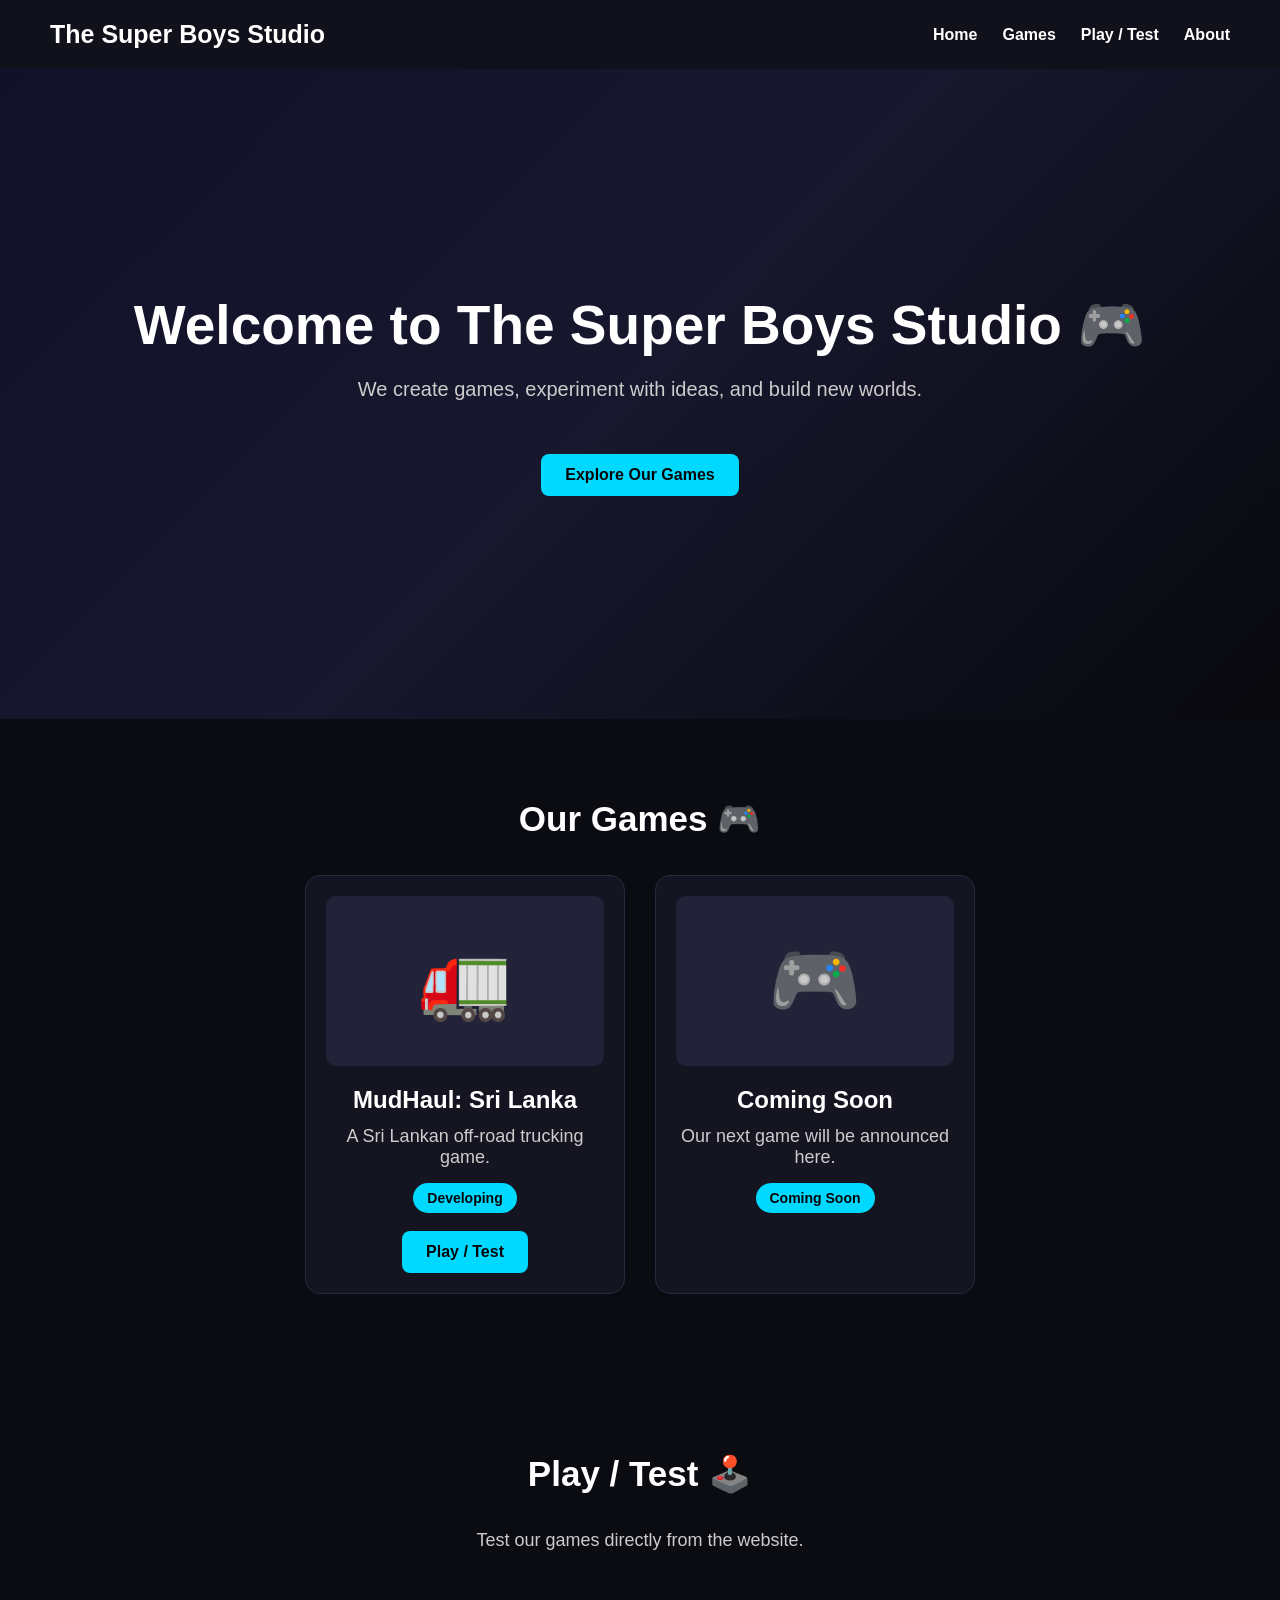
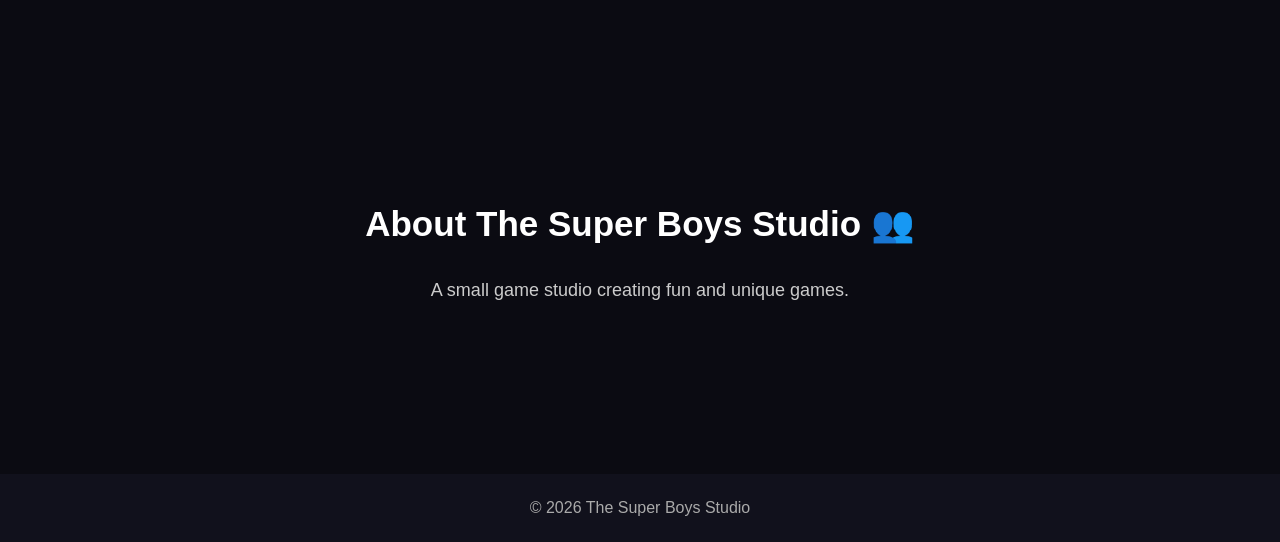
==== index.html @ b4cf409a "4225" ====
<!DOCTYPE html>
<html lang="en">

<head>
    <meta charset="UTF-8">
    <meta name="viewport" content="width=device-width, initial-scale=1.0">

    <title>The Super Boys Studio</title>

    <style>

        * {
            margin: 0;
            padding: 0;
            box-sizing: border-box;
        }

        html {
            scroll-behavior: smooth;
        }

        body {
            font-family: Arial, sans-serif;
            background: #0b0b12;
            color: white;
        }

        header {
            background: #11111c;
            padding: 20px 50px;
            display: flex;
            justify-content: space-between;
            align-items: center;
            position: sticky;
            top: 0;
            z-index: 100;
        }

        header h1 {
            font-size: 25px;
        }

        nav {
            display: flex;
            gap: 25px;
        }

        nav a {
            color: white;
            text-decoration: none;
            font-weight: bold;
        }

        nav a:hover {
            color: #00d9ff;
        }

        .hero {
            min-height: 650px;
            display: flex;
            flex-direction: column;
            justify-content: center;
            align-items: center;
            text-align: center;
            padding: 40px 20px;
            background: linear-gradient(135deg, #11112b, #17172d, #08080d);
        }

        .hero h2 {
            font-size: 55px;
            margin-bottom: 20px;
        }

        .hero p {
            font-size: 20px;
            color: #cccccc;
            margin-bottom: 35px;
        }

        button {
            padding: 12px 24px;
            margin-top: 18px;
            border: none;
            border-radius: 8px;
            background: #00d9ff;
            color: #050509;
            font-size: 16px;
            font-weight: bold;
            cursor: pointer;
        }

        button:hover {
            transform: scale(1.05);
        }

        section:not(.hero) {
            min-height: 350px;
            padding: 80px 50px;
            text-align: center;
        }

        section:not(.hero) h2 {
            font-size: 35px;
            margin-bottom: 35px;
        }

        section:not(.hero) p {
            color: #cccccc;
            font-size: 18px;
        }

        .games-container {
            display: flex;
            justify-content: center;
            gap: 30px;
            flex-wrap: wrap;
            max-width: 1000px;
            margin: auto;
        }

        .game-card {
            width: 320px;
            background: #151522;
            border: 1px solid #292940;
            border-radius: 15px;
            padding: 20px;
            transition: 0.3s;
        }

        .game-card:hover {
            transform: translateY(-8px);
            border-color: #00d9ff;
        }

        .game-image {
            height: 170px;
            border-radius: 10px;
            background: #222238;
            display: flex;
            justify-content: center;
            align-items: center;
            font-size: 75px;
            margin-bottom: 20px;
        }

        .game-card h3 {
            font-size: 24px;
            margin-bottom: 12px;
        }

        .game-card p {
            margin-bottom: 15px;
        }

        .status {
            display: inline-block;
            padding: 7px 14px;
            border-radius: 20px;
            background: #00d9ff;
            color: #050509;
            font-weight: bold;
            font-size: 14px;
        }

        footer {
            background: #11111c;
            text-align: center;
            padding: 25px;
            color: #aaaaaa;
        }

    </style>
</head>


<body>

<header>

    <h1>The Super Boys Studio</h1>

    <nav>
        <a href="#home">Home</a>
        <a href="#games">Games</a>
        <a href="#play">Play / Test</a>
        <a href="#about">About</a>
    </nav>

</header>


<main>

    <section id="home" class="hero">

        <h2>Welcome to The Super Boys Studio 🎮</h2>

        <p>
            We create games, experiment with ideas, and build new worlds.
        </p>

        <button onclick="document.getElementById('games').scrollIntoView({behavior:'smooth'})">
            Explore Our Games
        </button>

    </section>


    <section id="games">

        <h2>Our Games 🎮</h2>

        <div class="games-container">


            <div class="game-card">

                <div class="game-image">
                    🚛
                </div>

                <h3>
                    MudHaul: Sri Lanka
                </h3>

                <p>
                    A Sri Lankan off-road trucking game.
                </p>

                <span class="status">
                    Developing
                </span>

                <br>

                <button onclick="alert('MudHaul: Sri Lanka is still developing! 🚛🎮')">
                    Play / Test
                </button>

            </div>


            <div class="game-card">

                <div class="game-image">
                    🎮
                </div>

                <h3>
                    Coming Soon
                </h3>

                <p>
                    Our next game will be announced here.
                </p>

                <span class="status">
                    Coming Soon
                </span>

            </div>


        </div>

    </section>


    <section id="play">

        <h2>
            Play / Test 🕹️
        </h2>

        <p>
            Test our games directly from the website.
        </p>

    </section>


    <section id="about">

        <h2>
            About The Super Boys Studio 👥
        </h2>

        <p>
            A small game studio creating fun and unique games.
        </p>

    </section>

</main>


<footer>

    <p>
        © 2026 The Super Boys Studio
    </p>

</footer>


</body>

</html>
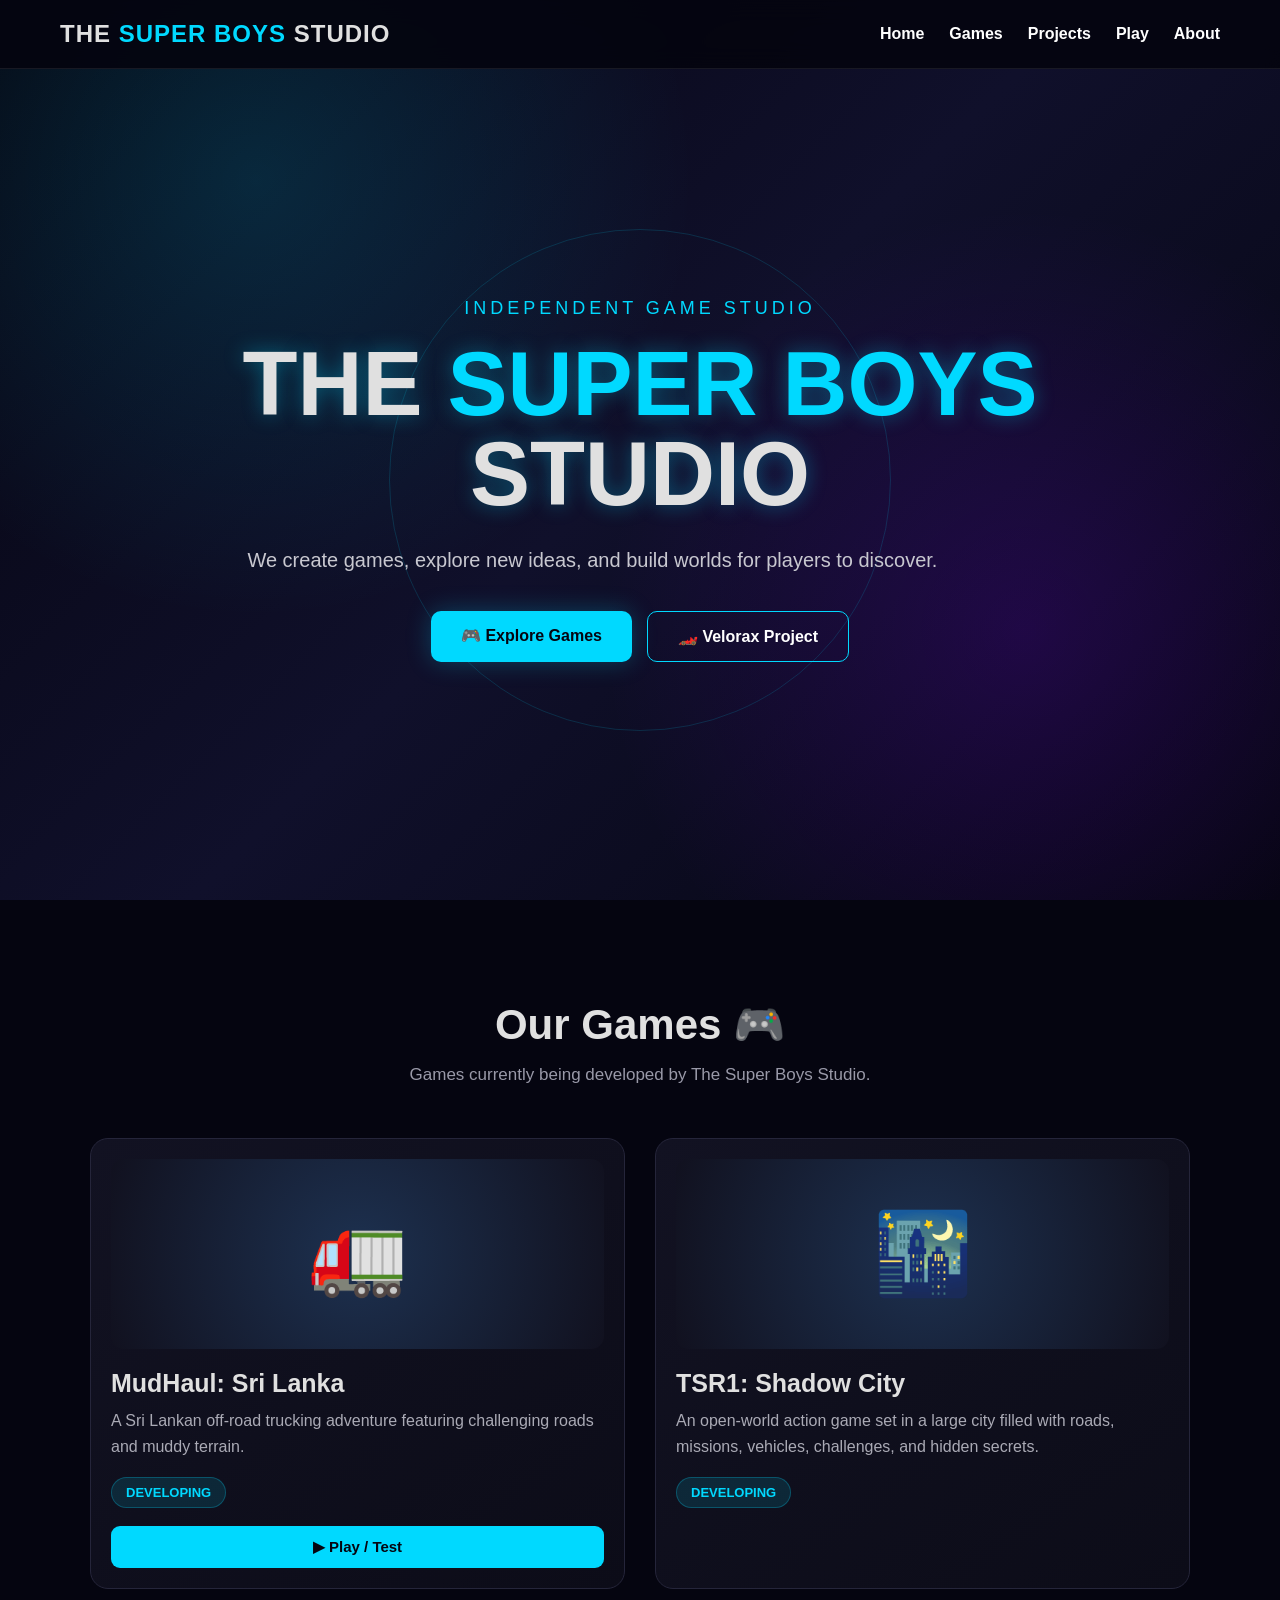
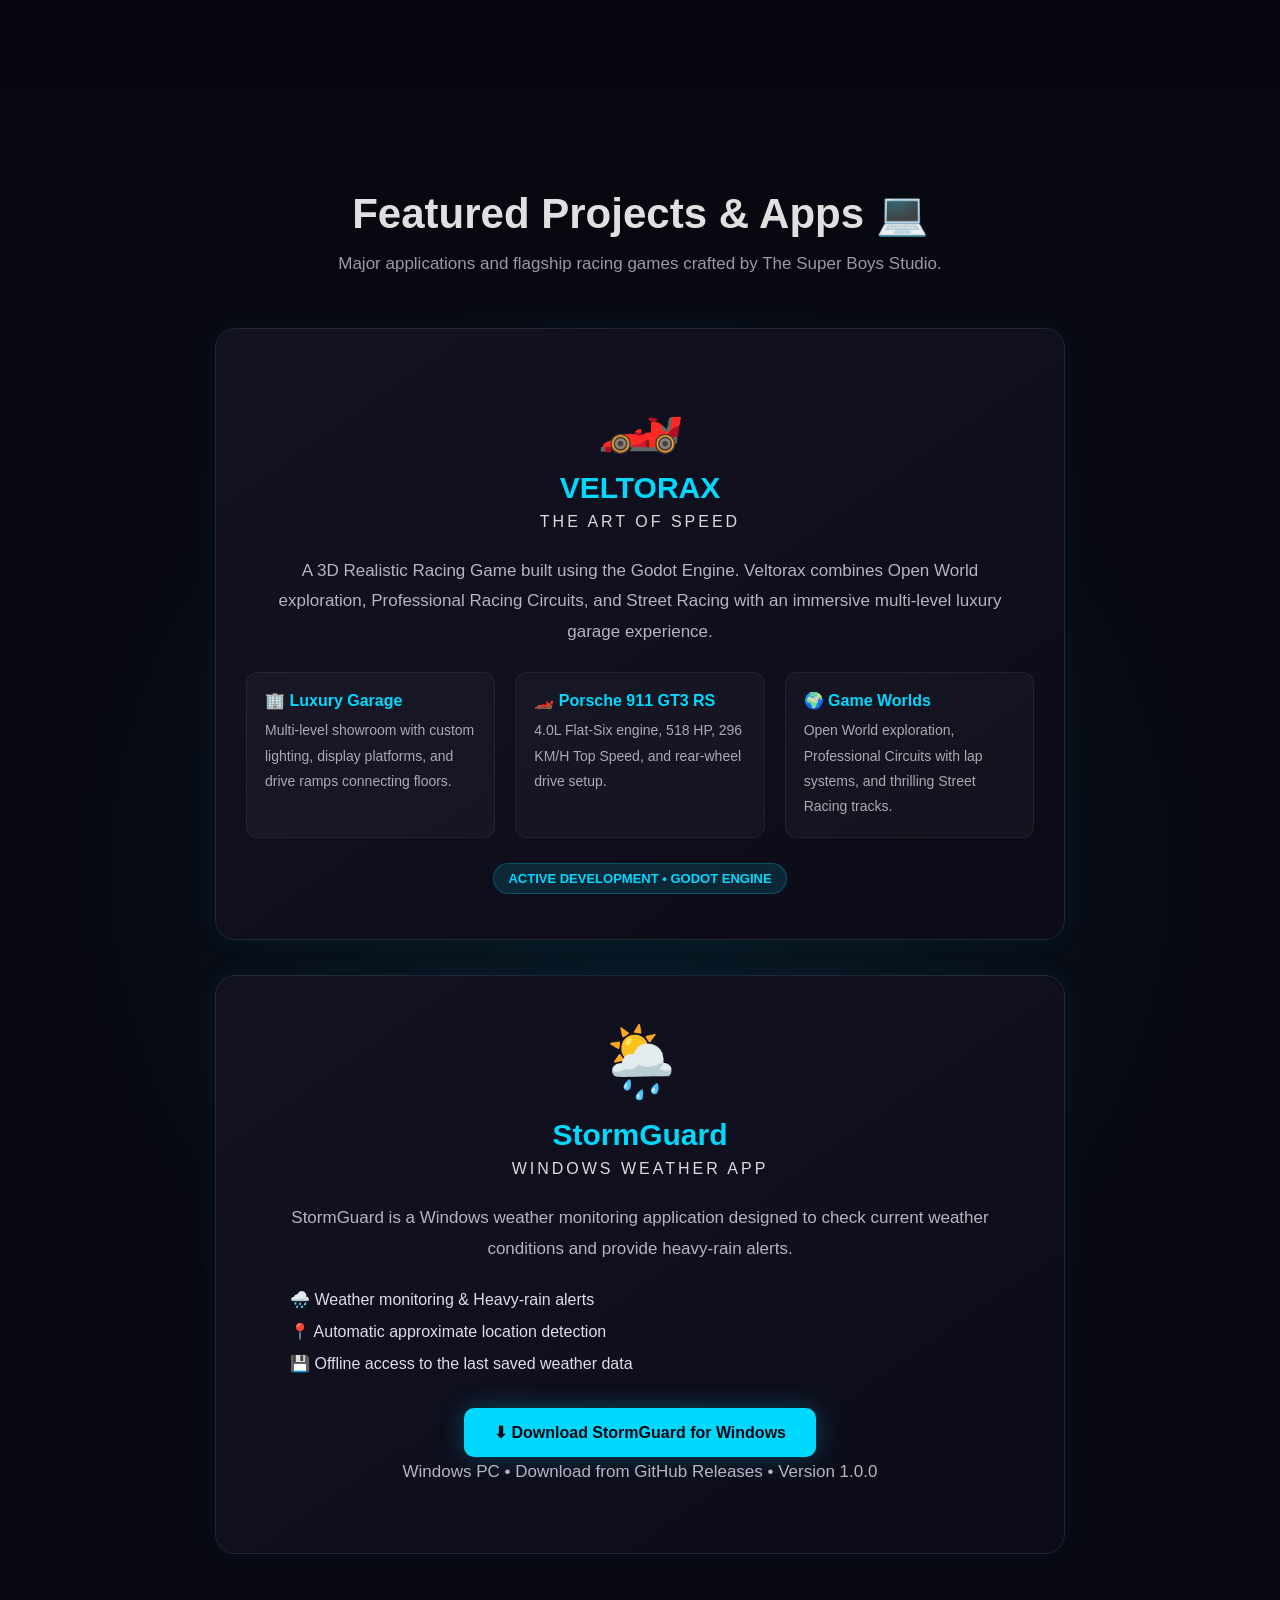
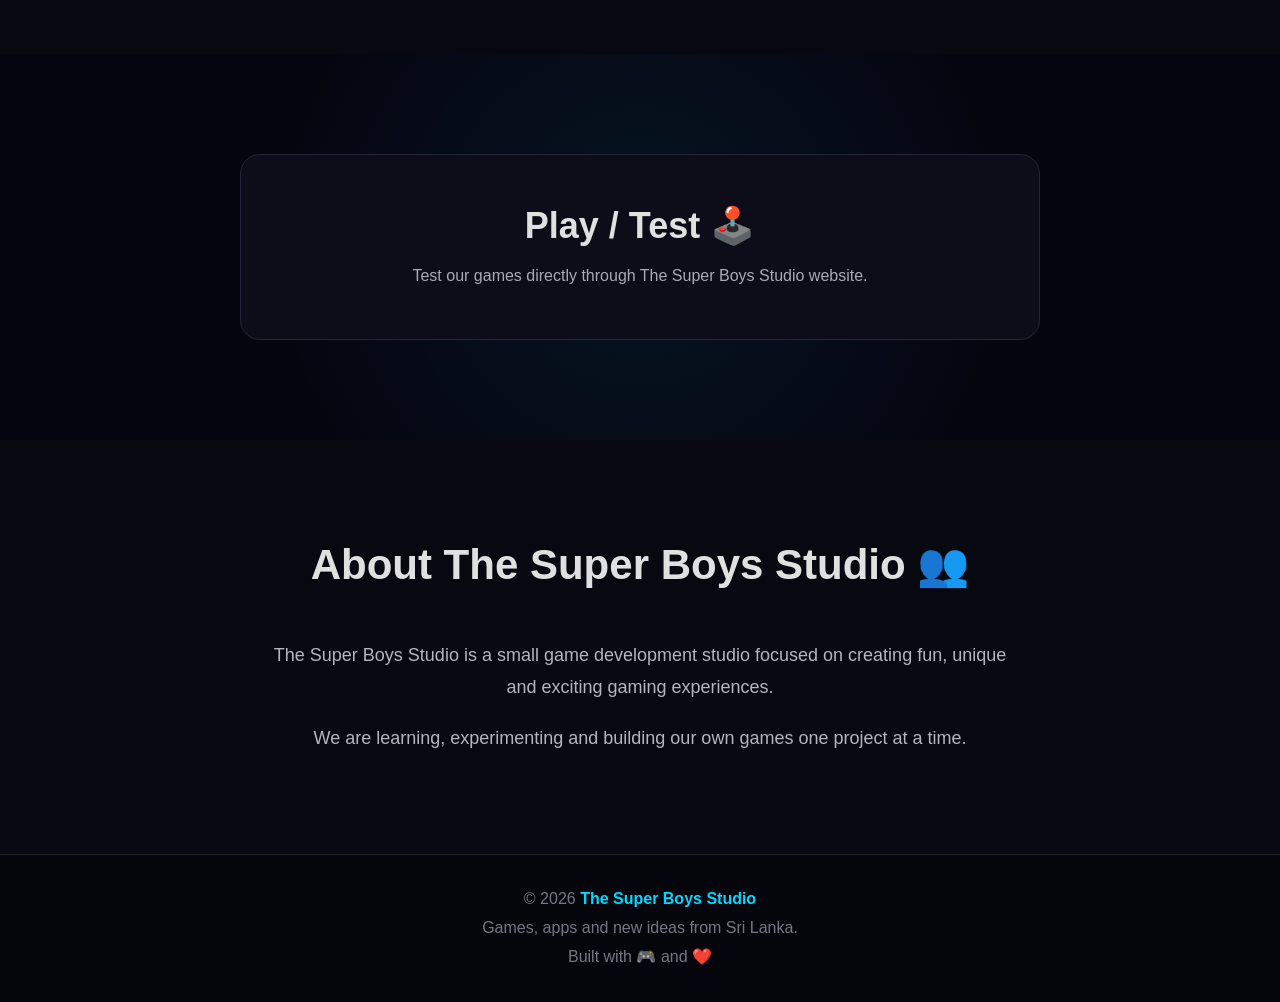
==== commit 8c9f5e4d: "Refactor index.html with SEO and styling improvements Updated the HTML structure, added meta tags fo" ====
--- a/index.html
+++ b/index.html
@@ -1,14 +1,19 @@
 <!DOCTYPE html>
 <html lang="en">
-
 <head>
     <meta charset="UTF-8">
     <meta name="viewport" content="width=device-width, initial-scale=1.0">
 
-    <title>The Super Boys Studio</title>
+    <title>The Super Boys Studio | Games, Apps & Velorax</title>
+
+    <meta name="description" content="Discover games and projects created by The Super Boys Studio, including MudHaul, StormGuard, and Velorax - The Art of Speed.">
+    <meta name="robots" content="index, follow">
+    <meta name="author" content="The Super Boys Studio">
+    <meta name="theme-color" content="#050510">
+
+    <link rel="canonical" href="https://tajsasmith2015-cpu.github.io/The-Super-Boys-Studio/">
 
     <style>
-
         * {
             margin: 0;
             padding: 0;
@@ -17,292 +22,729 @@
 
         html {
             scroll-behavior: smooth;
+            scroll-padding-top: 90px;
         }
 
         body {
             font-family: Arial, sans-serif;
-            background: #0b0b12;
-            color: white;
-        }
+            background: #050510;
+            color: #e0e0e0;
+            overflow-x: hidden;
+        }
+
+        /* NAVBAR */
 
         header {
-            background: #11111c;
-            padding: 20px 50px;
+            position: fixed;
+            top: 0;
+            left: 0;
+            width: 100%;
+            padding: 20px 60px;
             display: flex;
             justify-content: space-between;
             align-items: center;
-            position: sticky;
-            top: 0;
-            z-index: 100;
-        }
-
-        header h1 {
-            font-size: 25px;
+            background: rgba(5, 5, 16, 0.92);
+            backdrop-filter: blur(12px);
+            border-bottom: 1px solid rgba(255,255,255,0.08);
+            z-index: 1000;
+        }
+
+        .logo {
+            font-size: 24px;
+            font-weight: bold;
+            letter-spacing: 1px;
+        }
+
+        .logo span {
+            color: #00d9ff;
         }
 
         nav {
             display: flex;
             gap: 25px;
+            align-items: center;
         }
 
         nav a {
             color: white;
             text-decoration: none;
             font-weight: bold;
+            transition: 0.3s;
         }
 
         nav a:hover {
             color: #00d9ff;
         }
 
+        /* HERO */
+
         .hero {
-            min-height: 650px;
+            min-height: 100vh;
             display: flex;
             flex-direction: column;
             justify-content: center;
             align-items: center;
             text-align: center;
-            padding: 40px 20px;
-            background: linear-gradient(135deg, #11112b, #17172d, #08080d);
-        }
-
-        .hero h2 {
-            font-size: 55px;
+            padding: 120px 20px 60px;
+
+            background:
+                radial-gradient(circle at 20% 20%, rgba(0,217,255,0.15), transparent 35%),
+                radial-gradient(circle at 80% 70%, rgba(130,0,255,0.18), transparent 35%),
+                linear-gradient(135deg, #050510, #10102b, #050510);
+
+            position: relative;
+            overflow: hidden;
+        }
+
+        .hero::before {
+            content: "";
+            position: absolute;
+            width: 500px;
+            height: 500px;
+            border-radius: 50%;
+            border: 1px solid rgba(0,217,255,0.15);
+            animation: rotate 20s linear infinite;
+            pointer-events: none;
+        }
+
+        @keyframes rotate {
+            from { transform: rotate(0deg); }
+            to { transform: rotate(360deg); }
+        }
+
+        .hero-content {
+            position: relative;
+            z-index: 2;
+        }
+
+        .small-title {
+            color: #00d9ff;
+            font-size: 18px;
+            letter-spacing: 4px;
             margin-bottom: 20px;
         }
 
+        .hero h1 {
+            font-size: clamp(45px, 8vw, 90px);
+            line-height: 1;
+            margin-bottom: 25px;
+            text-shadow: 0 0 20px rgba(0,217,255,0.35);
+        }
+
+        .hero h1 span {
+            color: #00d9ff;
+        }
+
         .hero p {
+            max-width: 700px;
             font-size: 20px;
-            color: #cccccc;
+            line-height: 1.6;
+            color: #c8c8d0;
             margin-bottom: 35px;
         }
 
-        button {
-            padding: 12px 24px;
-            margin-top: 18px;
-            border: none;
-            border-radius: 8px;
+        .hero-buttons {
+            display: flex;
+            gap: 15px;
+            justify-content: center;
+            flex-wrap: wrap;
+        }
+
+        .btn {
+            display: inline-block;
+            padding: 15px 30px;
+            border-radius: 10px;
+            text-decoration: none;
+            font-weight: bold;
+            transition: 0.3s;
+        }
+
+        .primary-btn {
             background: #00d9ff;
-            color: #050509;
-            font-size: 16px;
-            font-weight: bold;
-            cursor: pointer;
-        }
-
-        button:hover {
-            transform: scale(1.05);
-        }
-
-        section:not(.hero) {
-            min-height: 350px;
-            padding: 80px 50px;
-            text-align: center;
-        }
-
-        section:not(.hero) h2 {
-            font-size: 35px;
-            margin-bottom: 35px;
-        }
-
-        section:not(.hero) p {
-            color: #cccccc;
-            font-size: 18px;
-        }
+            color: #050510;
+            box-shadow: 0 0 25px rgba(0,217,255,0.25);
+        }
+
+        .primary-btn:hover {
+            transform: translateY(-4px) scale(1.03);
+            box-shadow: 0 0 35px rgba(0,217,255,0.45);
+        }
+
+        .secondary-btn {
+            border: 1px solid #00d9ff;
+            color: white;
+        }
+
+        .secondary-btn:hover {
+            background: #00d9ff;
+            color: #050510;
+            transform: translateY(-4px);
+        }
+
+        /* SECTIONS */
+
+        section {
+            padding: 100px 50px;
+        }
+
+        .section-title {
+            text-align: center;
+            margin-bottom: 50px;
+        }
+
+        .section-title h2 {
+            font-size: 42px;
+            margin-bottom: 12px;
+        }
+
+        .section-title p {
+            color: #9999a8;
+            font-size: 17px;
+            line-height: 1.6;
+        }
+
+        /* GAMES */
 
         .games-container {
+            max-width: 1100px;
+            margin: auto;
+            display: grid;
+            grid-template-columns: repeat(auto-fit, minmax(280px, 1fr));
+            gap: 30px;
+        }
+
+        .game-card {
+            background: linear-gradient(145deg, #121222, #0c0c18);
+            border: 1px solid #25253a;
+            border-radius: 18px;
+            padding: 20px;
+            transition: 0.35s;
+            overflow: hidden;
+        }
+
+        .game-card:hover {
+            transform: translateY(-10px);
+            border-color: #00d9ff;
+            box-shadow:
+                0 15px 40px rgba(0,0,0,0.4),
+                0 0 25px rgba(0,217,255,0.12);
+        }
+
+        .game-image {
+            height: 190px;
+            border-radius: 13px;
             display: flex;
+            align-items: center;
             justify-content: center;
-            gap: 30px;
-            flex-wrap: wrap;
-            max-width: 1000px;
-            margin: auto;
-        }
-
-        .game-card {
-            width: 320px;
-            background: #151522;
-            border: 1px solid #292940;
-            border-radius: 15px;
-            padding: 20px;
-            transition: 0.3s;
-        }
-
-        .game-card:hover {
-            transform: translateY(-8px);
-            border-color: #00d9ff;
-        }
-
-        .game-image {
-            height: 170px;
-            border-radius: 10px;
-            background: #222238;
-            display: flex;
-            justify-content: center;
-            align-items: center;
-            font-size: 75px;
+            font-size: 80px;
             margin-bottom: 20px;
+            background: radial-gradient(circle, #1d3150, #11111f);
         }
 
         .game-card h3 {
-            font-size: 24px;
-            margin-bottom: 12px;
+            font-size: 25px;
+            margin-bottom: 10px;
         }
 
         .game-card p {
-            margin-bottom: 15px;
+            color: #aaaab5;
+            line-height: 1.6;
+            margin-bottom: 18px;
         }
 
         .status {
             display: inline-block;
             padding: 7px 14px;
             border-radius: 20px;
+            background: rgba(0,217,255,0.12);
+            color: #00d9ff;
+            font-size: 13px;
+            font-weight: bold;
+            border: 1px solid rgba(0,217,255,0.25);
+        }
+
+        .game-button {
+            display: block;
+            width: 100%;
+            margin-top: 18px;
+            padding: 12px;
+            border: none;
+            border-radius: 9px;
             background: #00d9ff;
-            color: #050509;
+            color: #050510;
+            font-size: 15px;
             font-weight: bold;
+            cursor: pointer;
+            transition: 0.3s;
+            text-align: center;
+            text-decoration: none;
+        }
+
+        .game-button:hover {
+            transform: scale(1.03);
+        }
+
+        /* PROJECT / APPS SHOWCASE */
+
+        .showcase-section {
+            text-align: center;
+            background:
+                radial-gradient(circle at center, rgba(0,217,255,0.08), transparent 60%),
+                #080811;
+        }
+
+        .showcase-card {
+            max-width: 850px;
+            margin: 0 auto 35px;
+            padding: 45px 30px;
+            border: 1px solid #25253a;
+            border-radius: 20px;
+            background: linear-gradient(145deg, #121222, #0c0c18);
+            box-shadow: 0 0 30px rgba(0,217,255,0.06);
+            transition: 0.35s;
+            text-align: left;
+        }
+
+        .showcase-card:last-child {
+            margin-bottom: 0;
+        }
+
+        .showcase-card:hover {
+            border-color: #00d9ff;
+            box-shadow: 0 0 35px rgba(0,217,255,0.14);
+        }
+
+        .showcase-header {
+            text-align: center;
+            margin-bottom: 25px;
+        }
+
+        .showcase-icon {
+            font-size: 70px;
+            margin-bottom: 15px;
+        }
+
+        .showcase-card h3 {
+            color: #00d9ff;
+            font-size: 30px;
+            margin-bottom: 8px;
+            text-align: center;
+        }
+
+        .card-subtitle {
+            color: #ffffff;
+            font-size: 16px;
+            letter-spacing: 3px;
+            text-transform: uppercase;
+            margin-bottom: 20px;
+            opacity: 0.85;
+            text-align: center;
+        }
+
+        .showcase-card p {
+            max-width: 750px;
+            margin: 0 auto 20px;
+            color: #b5b5c0;
+            font-size: 17px;
+            line-height: 1.8;
+            text-align: center;
+        }
+
+        .feature-list {
+            list-style: none;
+            margin: 0 auto 28px;
+            color: #dedee8;
+            line-height: 2;
+            max-width: 700px;
+        }
+
+        .feature-grid {
+            display: grid;
+            grid-template-columns: repeat(auto-fit, minmax(220px, 1fr));
+            gap: 20px;
+            margin-top: 25px;
+            margin-bottom: 25px;
+        }
+
+        .feature-box {
+            background: rgba(255, 255, 255, 0.03);
+            border: 1px solid rgba(255, 255, 255, 0.06);
+            padding: 18px;
+            border-radius: 12px;
+        }
+
+        .feature-box h4 {
+            color: #00d9ff;
+            margin-bottom: 8px;
+            font-size: 16px;
+        }
+
+        .feature-box p {
             font-size: 14px;
-        }
+            color: #aaaab5;
+            margin: 0;
+            text-align: left;
+        }
+
+        .download-note {
+            margin-top: 18px;
+            color: #9999a8;
+            font-size: 13px;
+            text-align: center;
+        }
+
+        /* ABOUT */
+
+        .about {
+            background: #080811;
+            text-align: center;
+        }
+
+        .about-content {
+            max-width: 750px;
+            margin: auto;
+        }
+
+        .about-content p {
+            color: #b5b5c0;
+            font-size: 18px;
+            line-height: 1.8;
+        }
+
+        /* PLAY */
+
+        .play-section {
+            text-align: center;
+            background:
+                radial-gradient(circle at center, rgba(0,217,255,0.08), transparent 55%);
+        }
+
+        .play-box {
+            max-width: 800px;
+            margin: auto;
+            padding: 50px 25px;
+            border: 1px solid #25253a;
+            border-radius: 20px;
+            background: #0d0d19;
+        }
+
+        .play-box h2 {
+            font-size: 36px;
+            margin-bottom: 15px;
+        }
+
+        .play-box p {
+            color: #aaaab5;
+            line-height: 1.7;
+        }
+
+        /* FOOTER */
 
         footer {
-            background: #11111c;
-            text-align: center;
-            padding: 25px;
-            color: #aaaaaa;
-        }
-
+            text-align: center;
+            padding: 30px;
+            background: #05050c;
+            border-top: 1px solid #1d1d2b;
+            color: #777783;
+            line-height: 1.8;
+        }
+
+        footer strong {
+            color: #00d9ff;
+        }
+
+        /* MOBILE */
+
+        @media (max-width: 700px) {
+            header {
+                padding: 15px 18px;
+                flex-wrap: wrap;
+                gap: 12px;
+            }
+
+            .logo {
+                font-size: 17px;
+            }
+
+            nav {
+                gap: 13px;
+                flex-wrap: wrap;
+            }
+
+            nav a {
+                font-size: 12px;
+            }
+
+            section {
+                padding: 80px 20px;
+            }
+
+            .hero h1 {
+                font-size: 48px;
+            }
+
+            .hero p {
+                font-size: 17px;
+            }
+
+            .section-title h2 {
+                font-size: 32px;
+            }
+
+            .showcase-card {
+                padding: 35px 20px;
+            }
+
+            .showcase-card h3 {
+                font-size: 26px;
+            }
+
+            .btn {
+                padding: 13px 20px;
+            }
+        }
+
+        @media (prefers-reduced-motion: reduce) {
+            html {
+                scroll-behavior: auto;
+            }
+
+            .hero::before {
+                animation: none;
+            }
+
+            * {
+                transition: none !important;
+            }
+        }
     </style>
 </head>
 
-
 <body>
 
-<header>
-
-    <h1>The Super Boys Studio</h1>
-
-    <nav>
-        <a href="#home">Home</a>
-        <a href="#games">Games</a>
-        <a href="#play">Play / Test</a>
-        <a href="#about">About</a>
-    </nav>
-
-</header>
-
-
-<main>
+    <!-- NAVBAR -->
+
+    <header>
+        <div class="logo">
+            THE <span>SUPER BOYS</span> STUDIO
+        </div>
+
+        <nav>
+            <a href="#home">Home</a>
+            <a href="#games">Games</a>
+            <a href="#projects">Projects</a>
+            <a href="#play">Play</a>
+            <a href="#about">About</a>
+        </nav>
+    </header>
+
+    <!-- HOME -->
 
     <section id="home" class="hero">
-
-        <h2>Welcome to The Super Boys Studio 🎮</h2>
-
+        <div class="hero-content">
+            <div class="small-title">
+                INDEPENDENT GAME STUDIO
+            </div>
+
+            <h1>
+                THE <span>SUPER BOYS</span><br>
+                STUDIO
+            </h1>
+
+            <p>
+                We create games, explore new ideas,
+                and build worlds for players to discover.
+            </p>
+
+            <div class="hero-buttons">
+                <a href="#games" class="btn primary-btn">
+                    🎮 Explore Games
+                </a>
+
+                <a href="#projects" class="btn secondary-btn">
+                    🏎️ Velorax Project
+                </a>
+            </div>
+        </div>
+    </section>
+
+    <!-- GAMES -->
+
+    <section id="games">
+        <div class="section-title">
+            <h2>Our Games 🎮</h2>
+            <p>
+                Games currently being developed by The Super Boys Studio.
+            </p>
+        </div>
+
+        <div class="games-container">
+
+            <!-- MUDHAUL -->
+
+            <div class="game-card">
+                <div class="game-image">🚛</div>
+
+                <h3>MudHaul: Sri Lanka</h3>
+
+                <p>
+                    A Sri Lankan off-road trucking adventure
+                    featuring challenging roads and muddy terrain.
+                </p>
+
+                <span class="status">DEVELOPING</span>
+
+                <a href="play.html" class="game-button">
+                    ▶ Play / Test
+                </a>
+            </div>
+
+            <!-- TSR1 SHADOW CITY -->
+
+            <div class="game-card">
+                <div class="game-image">🌃</div>
+
+                <h3>TSR1: Shadow City</h3>
+
+                <p>
+                    An open-world action game set in a large city
+                    filled with roads, missions, vehicles, challenges,
+                    and hidden secrets.
+                </p>
+
+                <span class="status">DEVELOPING</span>
+            </div>
+
+        </div>
+    </section>
+
+    <!-- PROJECTS & APPS (STORMGUARD & VELTORAX) -->
+
+    <section id="projects" class="showcase-section">
+        <div class="section-title">
+            <h2>Featured Projects & Apps 💻</h2>
+            <p>
+                Major applications and flagship racing games crafted by The Super Boys Studio.
+            </p>
+        </div>
+
+        <!-- VELTORAX FEATURED PROJECT CARD -->
+
+        <div class="showcase-card">
+            <div class="showcase-header">
+                <div class="showcase-icon" aria-hidden="true">🏎️</div>
+                <h3>VELTORAX</h3>
+                <div class="card-subtitle">The Art of Speed</div>
+            </div>
+
+            <p>
+                A 3D Realistic Racing Game built using the Godot Engine. Veltorax combines Open World exploration, Professional Racing Circuits, and Street Racing with an immersive multi-level luxury garage experience.
+            </p>
+
+            <div class="feature-grid">
+                <div class="feature-box">
+                    <h4>🏢 Luxury Garage</h4>
+                    <p>Multi-level showroom with custom lighting, display platforms, and drive ramps connecting floors.</p>
+                </div>
+                <div class="feature-box">
+                    <h4>🏎️ Porsche 911 GT3 RS</h4>
+                    <p>4.0L Flat-Six engine, 518 HP, 296 KM/H Top Speed, and rear-wheel drive setup.</p>
+                </div>
+                <div class="feature-box">
+                    <h4>🌍 Game Worlds</h4>
+                    <p>Open World exploration, Professional Circuits with lap systems, and thrilling Street Racing tracks.</p>
+                </div>
+            </div>
+
+            <div style="text-align: center;">
+                <span class="status">ACTIVE DEVELOPMENT • GODOT ENGINE</span>
+            </div>
+        </div>
+
+        <!-- STORMGUARD CARD -->
+
+        <div class="showcase-card">
+            <div class="showcase-header">
+                <div class="showcase-icon" aria-hidden="true">🌦️</div>
+                <h3>StormGuard</h3>
+                <div class="card-subtitle">Windows Weather App</div>
+            </div>
+
+            <p>
+                StormGuard is a Windows weather monitoring application
+                designed to check current weather conditions and provide
+                heavy-rain alerts.
+            </p>
+
+            <ul class="feature-list">
+                <li>🌧️ Weather monitoring & Heavy-rain alerts</li>
+                <li>📍 Automatic approximate location detection</li>
+                <li>💾 Offline access to the last saved weather data</li>
+            </ul>
+
+            <div style="text-align: center;">
+                <a
+                    href="https://github.com/tajsasmith2015-cpu/The-Super-Boys-Studio/releases/latest"
+                    class="btn primary-btn"
+                    target="_blank"
+                    rel="noopener noreferrer">
+                    ⬇ Download StormGuard for Windows
+                </a>
+                <p class="download-note">
+                    Windows PC • Download from GitHub Releases • Version 1.0.0
+                </p>
+            </div>
+        </div>
+
+    </section>
+
+    <!-- PLAY / TEST -->
+
+    <section id="play" class="play-section">
+        <div class="play-box">
+            <h2>Play / Test 🕹️</h2>
+
+            <p>
+                Test our games directly through
+                The Super Boys Studio website.
+            </p>
+        </div>
+    </section>
+
+    <!-- ABOUT -->
+
+    <section id="about" class="about">
+        <div class="section-title">
+            <h2>About The Super Boys Studio 👥</h2>
+        </div>
+
+        <div class="about-content">
+            <p>
+                The Super Boys Studio is a small game development
+                studio focused on creating fun, unique and exciting
+                gaming experiences.
+            </p>
+
+            <br>
+
+            <p>
+                We are learning, experimenting and building our
+                own games one project at a time.
+            </p>
+        </div>
+    </section>
+
+    <!-- FOOTER -->
+
+    <footer>
         <p>
-            We create games, experiment with ideas, and build new worlds.
+            © 2026 <strong>The Super Boys Studio</strong>
         </p>
 
-        <button onclick="document.getElementById('games').scrollIntoView({behavior:'smooth'})">
-            Explore Our Games
-        </button>
-
-    </section>
-
-
-    <section id="games">
-
-        <h2>Our Games 🎮</h2>
-
-        <div class="games-container">
-
-
-            <div class="game-card">
-
-                <div class="game-image">
-                    🚛
-                </div>
-
-                <h3>
-                    MudHaul: Sri Lanka
-                </h3>
-
-                <p>
-                    A Sri Lankan off-road trucking game.
-                </p>
-
-                <span class="status">
-                    Developing
-                </span>
-
-                <br>
-
-                <button onclick="alert('MudHaul: Sri Lanka is still developing! 🚛🎮')">
-                    Play / Test
-                </button>
-
-            </div>
-
-
-            <div class="game-card">
-
-                <div class="game-image">
-                    🎮
-                </div>
-
-                <h3>
-                    Coming Soon
-                </h3>
-
-                <p>
-                    Our next game will be announced here.
-                </p>
-
-                <span class="status">
-                    Coming Soon
-                </span>
-
-            </div>
-
-
-        </div>
-
-    </section>
-
-
-    <section id="play">
-
-        <h2>
-            Play / Test 🕹️
-        </h2>
-
-        <p>
-            Test our games directly from the website.
-        </p>
-
-    </section>
-
-
-    <section id="about">
-
-        <h2>
-            About The Super Boys Studio 👥
-        </h2>
-
-        <p>
-            A small game studio creating fun and unique games.
-        </p>
-
-    </section>
-
-</main>
-
-
-<footer>
-
-    <p>
-        © 2026 The Super Boys Studio
-    </p>
-
-</footer>
-
+        <p>Games, apps and new ideas from Sri Lanka.</p>
+
+        <p>Built with 🎮 and ❤️</p>
+    </footer>
 
 </body>
-
-</html>+</html>
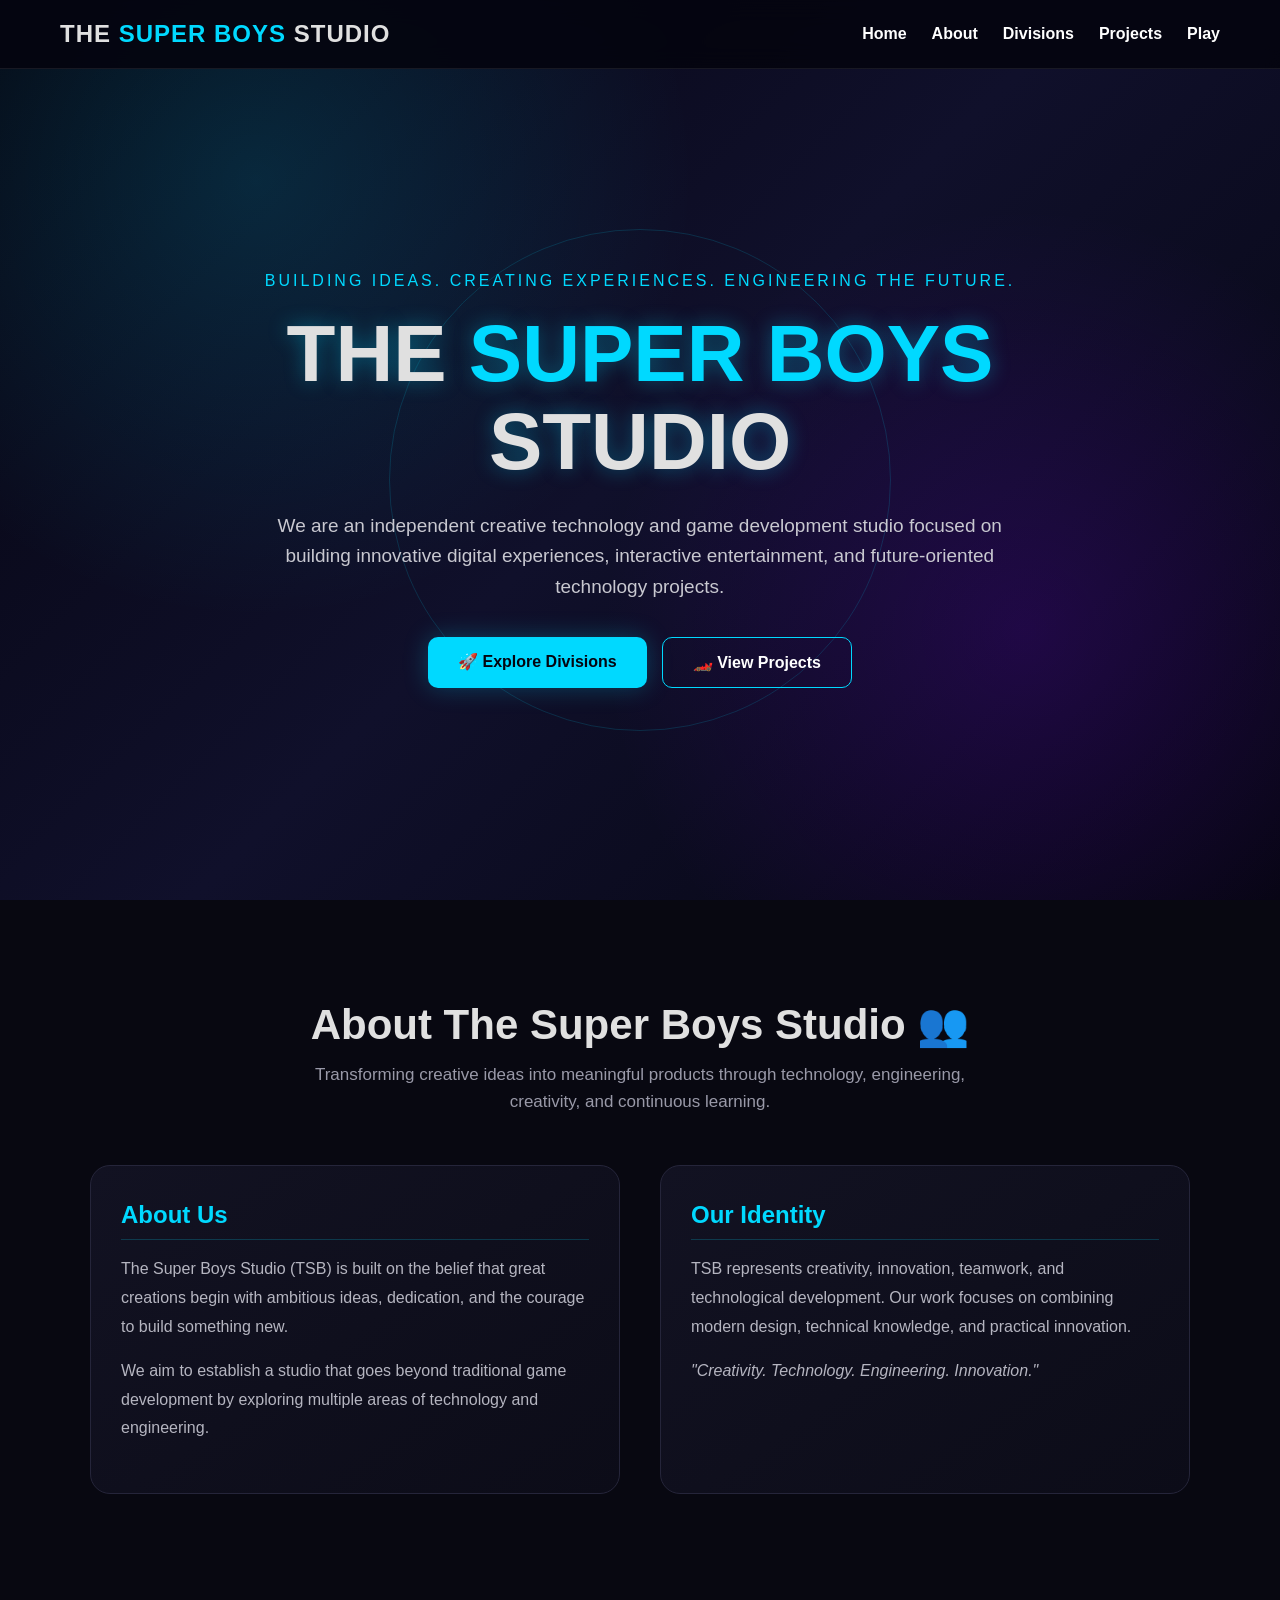
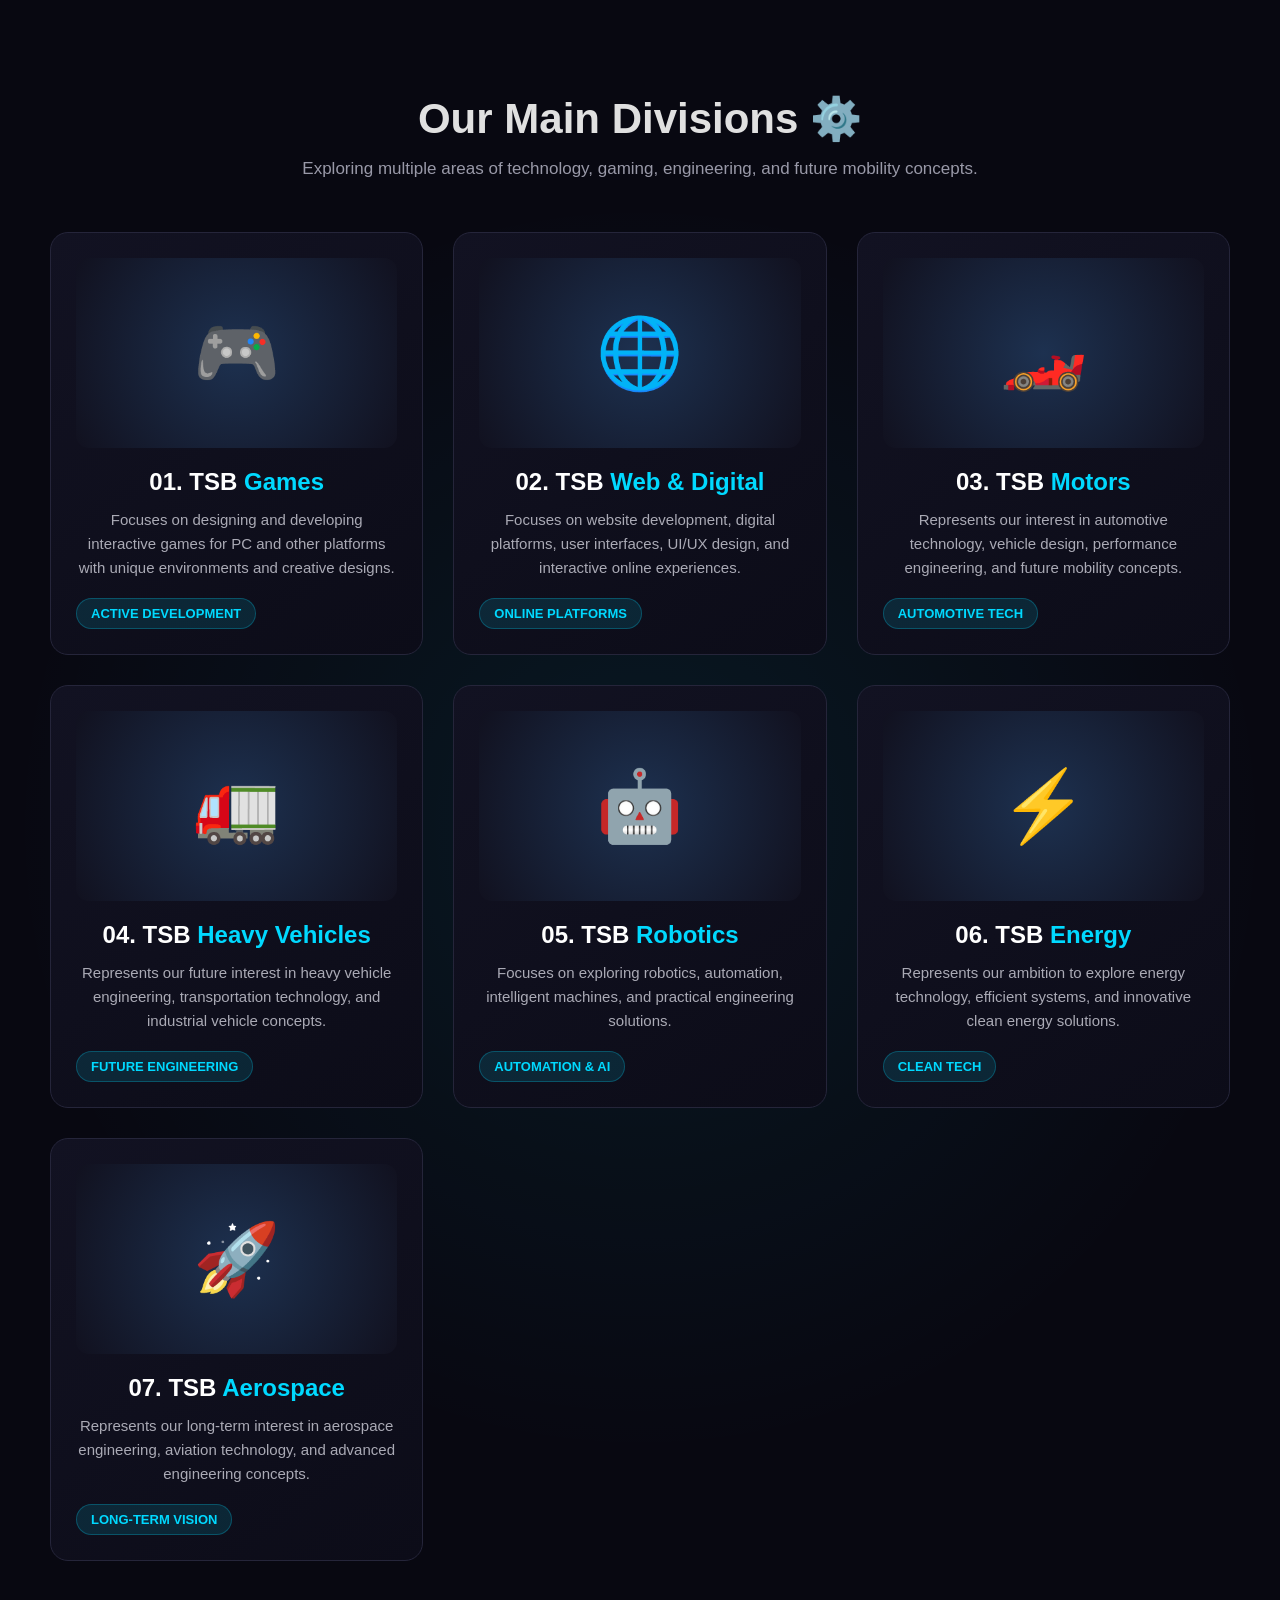
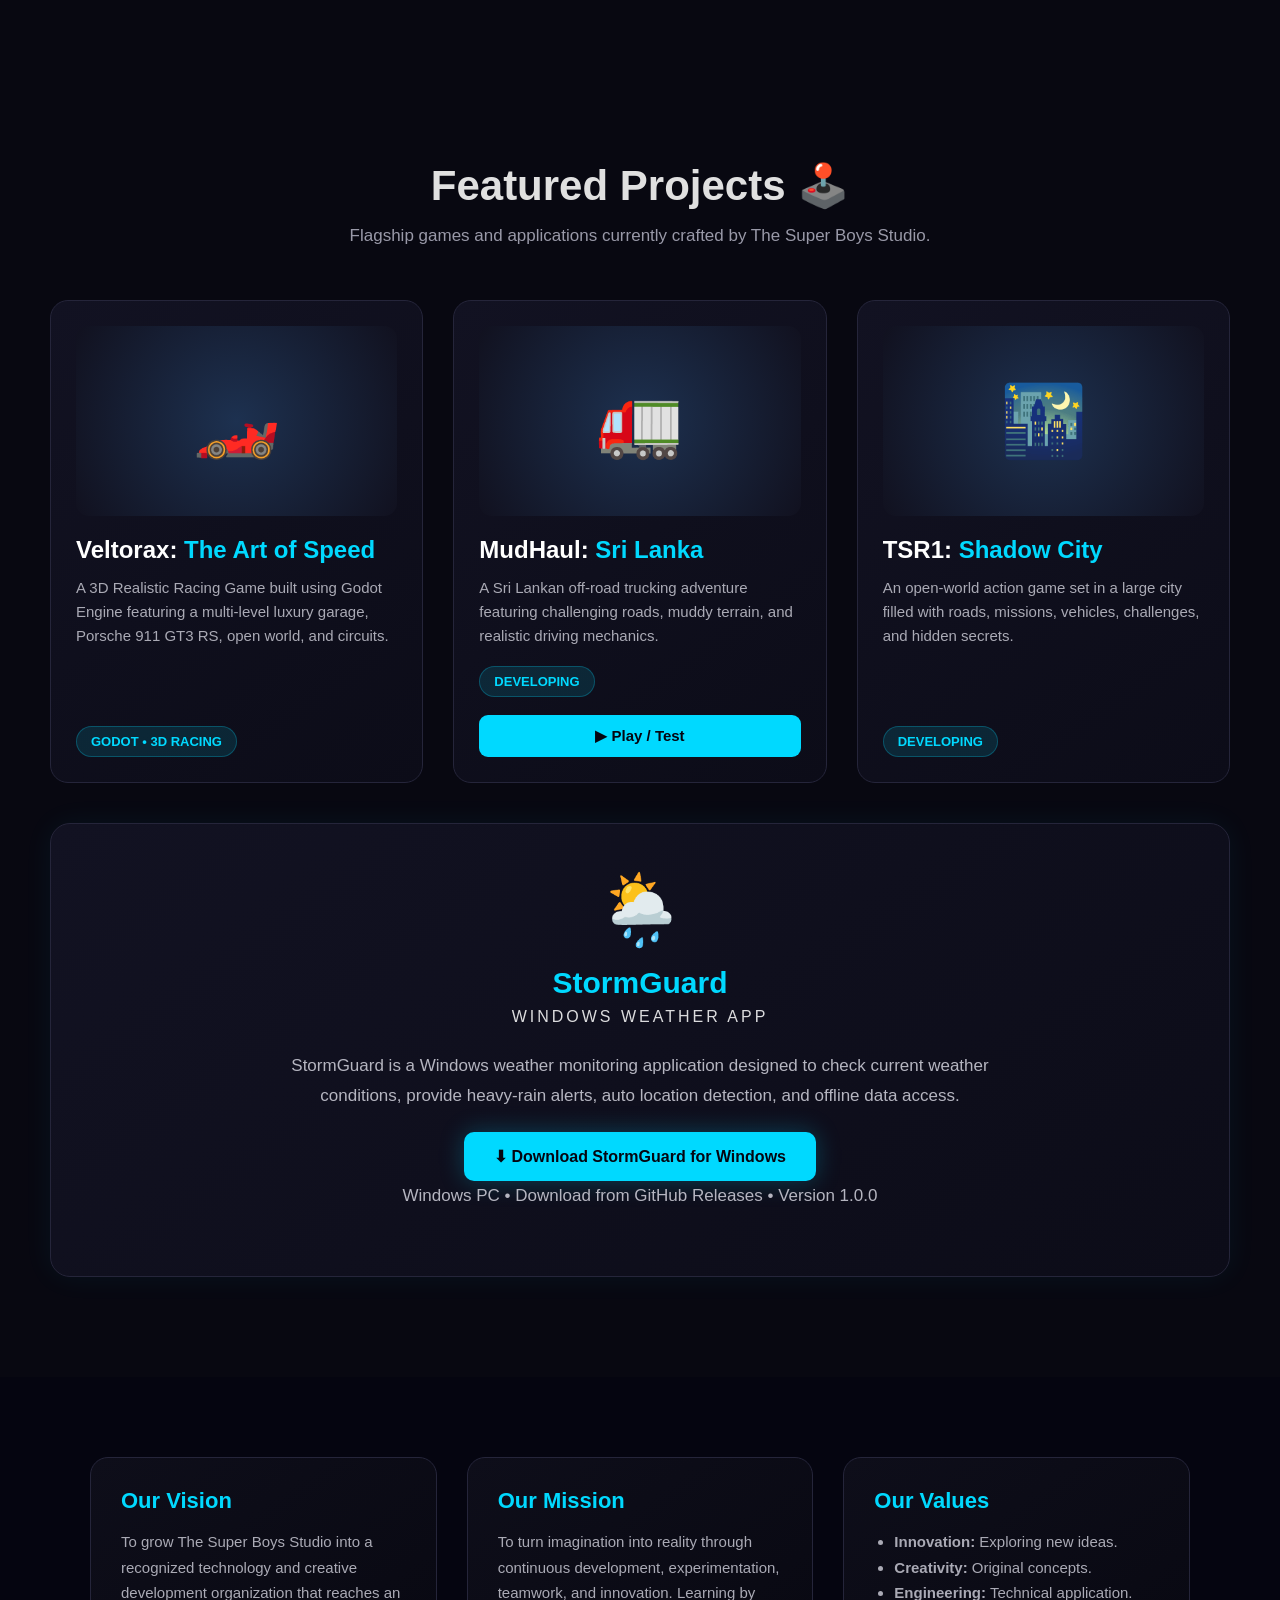
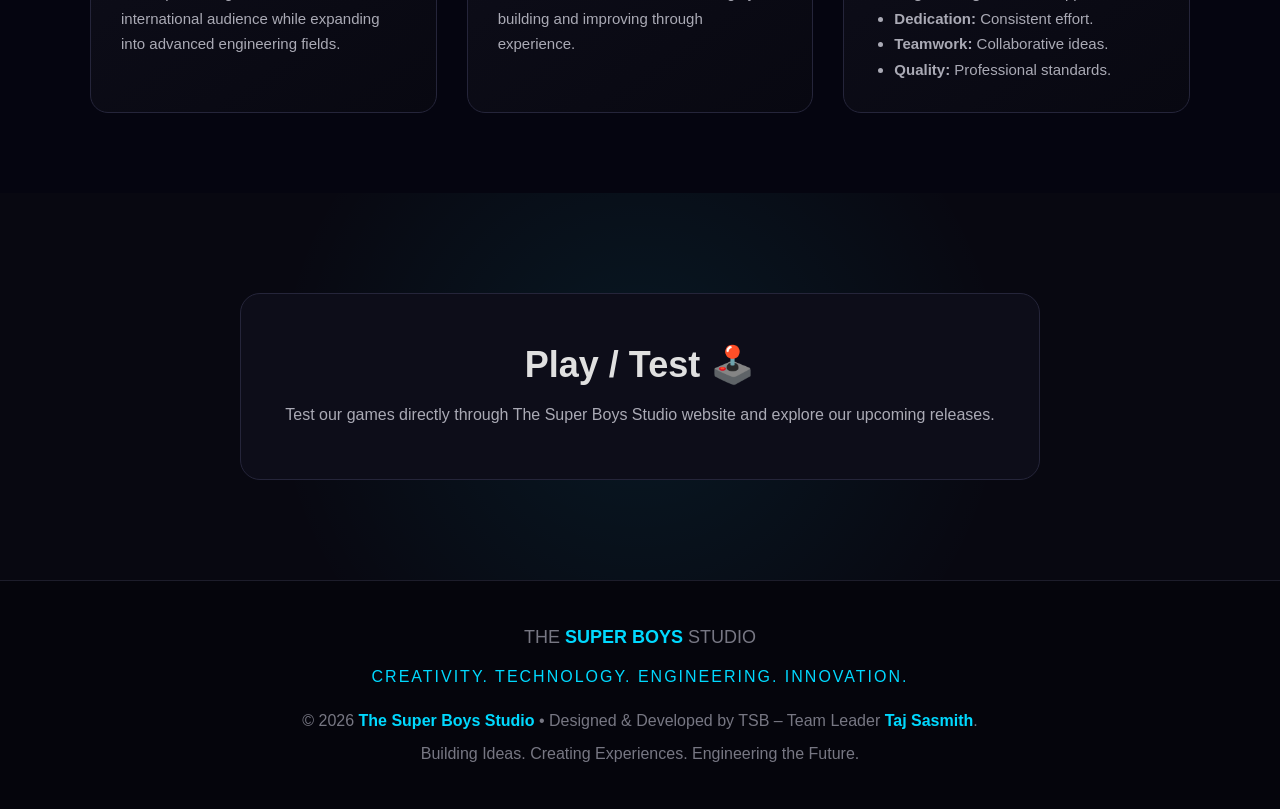
==== commit 0627abc6: "Update index.html" ====
--- a/index.html
+++ b/index.html
@@ -4,9 +4,9 @@
     <meta charset="UTF-8">
     <meta name="viewport" content="width=device-width, initial-scale=1.0">
 
-    <title>The Super Boys Studio | Games, Apps & Velorax</title>
-
-    <meta name="description" content="Discover games and projects created by The Super Boys Studio, including MudHaul, StormGuard, and Velorax - The Art of Speed.">
+    <title>The Super Boys Studio | Games, Technology & Engineering</title>
+
+    <meta name="description" content="The Super Boys Studio (TSB) - Independent creative technology and game development studio focusing on games, web, motors, robotics, and aerospace.">
     <meta name="robots" content="index, follow">
     <meta name="author" content="The Super Boys Studio">
     <meta name="theme-color" content="#050510">
@@ -119,14 +119,15 @@
 
         .small-title {
             color: #00d9ff;
-            font-size: 18px;
-            letter-spacing: 4px;
+            font-size: 16px;
+            letter-spacing: 3px;
             margin-bottom: 20px;
+            text-transform: uppercase;
         }
 
         .hero h1 {
-            font-size: clamp(45px, 8vw, 90px);
-            line-height: 1;
+            font-size: clamp(40px, 7vw, 80px);
+            line-height: 1.1;
             margin-bottom: 25px;
             text-shadow: 0 0 20px rgba(0,217,255,0.35);
         }
@@ -136,8 +137,8 @@
         }
 
         .hero p {
-            max-width: 700px;
-            font-size: 20px;
+            max-width: 750px;
+            font-size: 19px;
             line-height: 1.6;
             color: #c8c8d0;
             margin-bottom: 35px;
@@ -201,28 +202,33 @@
             color: #9999a8;
             font-size: 17px;
             line-height: 1.6;
-        }
-
-        /* GAMES */
-
-        .games-container {
-            max-width: 1100px;
+            max-width: 700px;
+            margin: 0 auto;
+        }
+
+        /* GAMES & DIVISIONS */
+
+        .games-container, .divisions-container {
+            max-width: 1200px;
             margin: auto;
             display: grid;
-            grid-template-columns: repeat(auto-fit, minmax(280px, 1fr));
+            grid-template-columns: repeat(auto-fit, minmax(300px, 1fr));
             gap: 30px;
         }
 
-        .game-card {
+        .game-card, .division-card {
             background: linear-gradient(145deg, #121222, #0c0c18);
             border: 1px solid #25253a;
             border-radius: 18px;
-            padding: 20px;
+            padding: 25px;
             transition: 0.35s;
             overflow: hidden;
-        }
-
-        .game-card:hover {
+            display: flex;
+            flex-direction: column;
+            justify-content: space-between;
+        }
+
+        .game-card:hover, .division-card:hover {
             transform: translateY(-10px);
             border-color: #00d9ff;
             box-shadow:
@@ -236,20 +242,26 @@
             display: flex;
             align-items: center;
             justify-content: center;
-            font-size: 80px;
+            font-size: 70px;
             margin-bottom: 20px;
             background: radial-gradient(circle, #1d3150, #11111f);
         }
 
-        .game-card h3 {
-            font-size: 25px;
-            margin-bottom: 10px;
-        }
-
-        .game-card p {
+        .game-card h3, .division-card h3 {
+            font-size: 24px;
+            margin-bottom: 12px;
+            color: #fff;
+        }
+
+        .game-card h3 span, .division-card h3 span {
+            color: #00d9ff;
+        }
+
+        .game-card p, .division-card p {
             color: #aaaab5;
             line-height: 1.6;
             margin-bottom: 18px;
+            font-size: 15px;
         }
 
         .status {
@@ -261,6 +273,8 @@
             font-size: 13px;
             font-weight: bold;
             border: 1px solid rgba(0,217,255,0.25);
+            text-align: center;
+            width: fit-content;
         }
 
         .game-button {
@@ -393,22 +407,89 @@
             text-align: center;
         }
 
-        /* ABOUT */
+        /* ABOUT & SECTIONS EXTENDED */
 
         .about {
             background: #080811;
-            text-align: center;
-        }
-
-        .about-content {
-            max-width: 750px;
+        }
+
+        .about-grid {
+            max-width: 1100px;
             margin: auto;
-        }
-
-        .about-content p {
+            display: grid;
+            grid-template-columns: repeat(auto-fit, minmax(320px, 1fr));
+            gap: 40px;
+        }
+
+        .about-box {
+            background: linear-gradient(145deg, #121222, #0c0c18);
+            border: 1px solid #25253a;
+            border-radius: 20px;
+            padding: 35px 30px;
+        }
+
+        .about-box h3 {
+            color: #00d9ff;
+            font-size: 24px;
+            margin-bottom: 15px;
+            border-bottom: 1px solid rgba(0,217,255,0.2);
+            padding-bottom: 10px;
+        }
+
+        .about-box p {
             color: #b5b5c0;
-            font-size: 18px;
+            font-size: 16px;
             line-height: 1.8;
+            margin-bottom: 15px;
+        }
+
+        .about-box ul {
+            list-style: none;
+            color: #dedee8;
+            line-height: 2;
+        }
+
+        .about-box ul li strong {
+            color: #00d9ff;
+        }
+
+        /* VALUES & VISION EXTRA SECTION */
+
+        .vision-mission-section {
+            background: #050510;
+            padding: 80px 50px;
+        }
+
+        .vm-container {
+            max-width: 1100px;
+            margin: auto;
+            display: grid;
+            grid-template-columns: repeat(auto-fit, minmax(300px, 1fr));
+            gap: 30px;
+        }
+
+        .vm-card {
+            background: linear-gradient(145deg, #0e0e1a, #080811);
+            border: 1px solid #25253a;
+            border-radius: 18px;
+            padding: 30px;
+        }
+
+        .vm-card h3 {
+            color: #00d9ff;
+            font-size: 22px;
+            margin-bottom: 15px;
+        }
+
+        .vm-card p, .vm-card li {
+            color: #aaaab5;
+            line-height: 1.7;
+            font-size: 15px;
+        }
+
+        .vm-card ul {
+            padding-left: 20px;
+            margin-top: 10px;
         }
 
         /* PLAY */
@@ -416,7 +497,8 @@
         .play-section {
             text-align: center;
             background:
-                radial-gradient(circle at center, rgba(0,217,255,0.08), transparent 55%);
+                radial-gradient(circle at center, rgba(0,217,255,0.08), transparent 55%),
+                #080811;
         }
 
         .play-box {
@@ -442,7 +524,7 @@
 
         footer {
             text-align: center;
-            padding: 30px;
+            padding: 40px 30px;
             background: #05050c;
             border-top: 1px solid #1d1d2b;
             color: #777783;
@@ -480,19 +562,19 @@
             }
 
             .hero h1 {
-                font-size: 48px;
+                font-size: 38px;
             }
 
             .hero p {
-                font-size: 17px;
+                font-size: 16px;
             }
 
             .section-title h2 {
                 font-size: 32px;
             }
 
-            .showcase-card {
-                padding: 35px 20px;
+            .showcase-card, .about-box {
+                padding: 30px 20px;
             }
 
             .showcase-card h3 {
@@ -531,10 +613,10 @@
 
         <nav>
             <a href="#home">Home</a>
-            <a href="#games">Games</a>
+            <a href="#about">About</a>
+            <a href="#divisions">Divisions</a>
             <a href="#projects">Projects</a>
             <a href="#play">Play</a>
-            <a href="#about">About</a>
         </nav>
     </header>
 
@@ -543,7 +625,7 @@
     <section id="home" class="hero">
         <div class="hero-content">
             <div class="small-title">
-                INDEPENDENT GAME STUDIO
+                BUILDING IDEAS. CREATING EXPERIENCES. ENGINEERING THE FUTURE.
             </div>
 
             <h1>
@@ -552,150 +634,243 @@
             </h1>
 
             <p>
-                We create games, explore new ideas,
-                and build worlds for players to discover.
+                We are an independent creative technology and game development studio focused on building innovative digital experiences, interactive entertainment, and future-oriented technology projects.
             </p>
 
             <div class="hero-buttons">
-                <a href="#games" class="btn primary-btn">
-                    🎮 Explore Games
+                <a href="#divisions" class="btn primary-btn">
+                    🚀 Explore Divisions
                 </a>
 
                 <a href="#projects" class="btn secondary-btn">
-                    🏎️ Velorax Project
+                    🏎️ View Projects
                 </a>
             </div>
         </div>
     </section>
 
-    <!-- GAMES -->
-
-    <section id="games">
+    <!-- ABOUT US & IDENTITY -->
+
+    <section id="about" class="about">
         <div class="section-title">
-            <h2>Our Games 🎮</h2>
-            <p>
-                Games currently being developed by The Super Boys Studio.
-            </p>
+            <h2>About The Super Boys Studio 👥</h2>
+            <p>Transforming creative ideas into meaningful products through technology, engineering, creativity, and continuous learning.</p>
+        </div>
+
+        <div class="about-grid">
+            <div class="about-box">
+                <h3>About Us</h3>
+                <p>
+                    The Super Boys Studio (TSB) is built on the belief that great creations begin with ambitious ideas, dedication, and the courage to build something new.
+                </p>
+                <p>
+                    We aim to establish a studio that goes beyond traditional game development by exploring multiple areas of technology and engineering.
+                </p>
+            </div>
+
+            <div class="about-box">
+                <h3>Our Identity</h3>
+                <p>
+                    TSB represents creativity, innovation, teamwork, and technological development. Our work focuses on combining modern design, technical knowledge, and practical innovation.
+                </p>
+                <p>
+                    <em>"Creativity. Technology. Engineering. Innovation."</em>
+                </p>
+            </div>
+        </div>
+    </section>
+
+    <!-- OUR MAIN DIVISIONS (7 DIVISIONS) -->
+
+    <section id="divisions" class="showcase-section">
+        <div class="section-title">
+            <h2>Our Main Divisions ⚙️</h2>
+            <p>Exploring multiple areas of technology, gaming, engineering, and future mobility concepts.</p>
+        </div>
+
+        <div class="divisions-container">
+
+            <!-- 01. TSB Games -->
+            <div class="division-card">
+                <div>
+                    <div class="game-image">🎮</div>
+                    <h3>01. TSB <span>Games</span></h3>
+                    <p>Focuses on designing and developing interactive games for PC and other platforms with unique environments and creative designs.</p>
+                </div>
+                <span class="status">ACTIVE DEVELOPMENT</span>
+            </div>
+
+            <!-- 02. TSB Web & Digital -->
+            <div class="division-card">
+                <div>
+                    <div class="game-image">🌐</div>
+                    <h3>02. TSB <span>Web & Digital</span></h3>
+                    <p>Focuses on website development, digital platforms, user interfaces, UI/UX design, and interactive online experiences.</p>
+                </div>
+                <span class="status">ONLINE PLATFORMS</span>
+            </div>
+
+            <!-- 03. TSB Motors -->
+            <div class="division-card">
+                <div>
+                    <div class="game-image">🏎️</div>
+                    <h3>03. TSB <span>Motors</span></h3>
+                    <p>Represents our interest in automotive technology, vehicle design, performance engineering, and future mobility concepts.</p>
+                </div>
+                <span class="status">AUTOMOTIVE TECH</span>
+            </div>
+
+            <!-- 04. TSB Heavy Vehicles -->
+            <div class="division-card">
+                <div>
+                    <div class="game-image">🚛</div>
+                    <h3>04. TSB <span>Heavy Vehicles</span></h3>
+                    <p>Represents our future interest in heavy vehicle engineering, transportation technology, and industrial vehicle concepts.</p>
+                </div>
+                <span class="status">FUTURE ENGINEERING</span>
+            </div>
+
+            <!-- 05. TSB Robotics -->
+            <div class="division-card">
+                <div>
+                    <div class="game-image">🤖</div>
+                    <h3>05. TSB <span>Robotics</span></h3>
+                    <p>Focuses on exploring robotics, automation, intelligent machines, and practical engineering solutions.</p>
+                </div>
+                <span class="status">AUTOMATION & AI</span>
+            </div>
+
+            <!-- 06. TSB Energy -->
+            <div class="division-card">
+                <div>
+                    <div class="game-image">⚡</div>
+                    <h3>06. TSB <span>Energy</span></h3>
+                    <p>Represents our ambition to explore energy technology, efficient systems, and innovative clean energy solutions.</p>
+                </div>
+                <span class="status">CLEAN TECH</span>
+            </div>
+
+            <!-- 07. TSB Aerospace -->
+            <div class="division-card">
+                <div>
+                    <div class="game-image">🚀</div>
+                    <h3>07. TSB <span>Aerospace</span></h3>
+                    <p>Represents our long-term interest in aerospace engineering, aviation technology, and advanced engineering concepts.</p>
+                </div>
+                <span class="status">LONG-TERM VISION</span>
+            </div>
+
+        </div>
+    </section>
+
+    <!-- FEATURED PROJECTS (VELTORAX & MUDHAUL & STORMGUARD) -->
+
+    <section id="projects" style="background: #080811;">
+        <div class="section-title">
+            <h2>Featured Projects 🕹️</h2>
+            <p>Flagship games and applications currently crafted by The Super Boys Studio.</p>
         </div>
 
         <div class="games-container">
 
+            <!-- VELTORAX -->
+            <div class="game-card">
+                <div>
+                    <div class="game-image">🏎️</div>
+                    <h3>Veltorax: <span>The Art of Speed</span></h3>
+                    <p>A 3D Realistic Racing Game built using Godot Engine featuring a multi-level luxury garage, Porsche 911 GT3 RS, open world, and circuits.</p>
+                </div>
+                <div>
+                    <span class="status">GODOT • 3D RACING</span>
+                </div>
+            </div>
+
             <!-- MUDHAUL -->
-
             <div class="game-card">
-                <div class="game-image">🚛</div>
-
-                <h3>MudHaul: Sri Lanka</h3>
-
+                <div>
+                    <div class="game-image">🚛</div>
+                    <h3>MudHaul: <span>Sri Lanka</span></h3>
+                    <p>A Sri Lankan off-road trucking adventure featuring challenging roads, muddy terrain, and realistic driving mechanics.</p>
+                </div>
+                <div>
+                    <span class="status">DEVELOPING</span>
+                    <a href="play.html" class="game-button">▶ Play / Test</a>
+                </div>
+            </div>
+
+            <!-- TSR1 SHADOW CITY -->
+            <div class="game-card">
+                <div>
+                    <div class="game-image">🌃</div>
+                    <h3>TSR1: <span>Shadow City</span></h3>
+                    <p>An open-world action game set in a large city filled with roads, missions, vehicles, challenges, and hidden secrets.</p>
+                </div>
+                <div>
+                    <span class="status">DEVELOPING</span>
+                </div>
+            </div>
+
+        </div>
+
+        <!-- STORMGUARD FEATURED APP -->
+        <div style="max-width: 1200px; margin: 40px auto 0;">
+            <div class="showcase-card" style="margin: 0 auto; max-width: 100%;">
+                <div class="showcase-header">
+                    <div class="showcase-icon" aria-hidden="true">🌦️</div>
+                    <h3>StormGuard</h3>
+                    <div class="card-subtitle">Windows Weather App</div>
+                </div>
                 <p>
-                    A Sri Lankan off-road trucking adventure
-                    featuring challenging roads and muddy terrain.
+                    StormGuard is a Windows weather monitoring application designed to check current weather conditions, provide heavy-rain alerts, auto location detection, and offline data access.
                 </p>
-
-                <span class="status">DEVELOPING</span>
-
-                <a href="play.html" class="game-button">
-                    ▶ Play / Test
-                </a>
-            </div>
-
-            <!-- TSR1 SHADOW CITY -->
-
-            <div class="game-card">
-                <div class="game-image">🌃</div>
-
-                <h3>TSR1: Shadow City</h3>
-
+                <div style="text-align: center;">
+                    <a
+                        href="https://github.com/tajsasmith2015-cpu/The-Super-Boys-Studio/releases/latest"
+                        class="btn primary-btn"
+                        target="_blank"
+                        rel="noopener noreferrer">
+                        ⬇ Download StormGuard for Windows
+                    </a>
+                    <p class="download-note">
+                        Windows PC • Download from GitHub Releases • Version 1.0.0
+                    </p>
+                </div>
+            </div>
+        </div>
+    </section>
+
+    <!-- VISION, MISSION & VALUES -->
+
+    <section class="vision-mission-section">
+        <div class="vm-container">
+
+            <div class="vm-card">
+                <h3>Our Vision</h3>
                 <p>
-                    An open-world action game set in a large city
-                    filled with roads, missions, vehicles, challenges,
-                    and hidden secrets.
+                    To grow The Super Boys Studio into a recognized technology and creative development organization that reaches an international audience while expanding into advanced engineering fields.
                 </p>
-
-                <span class="status">DEVELOPING</span>
-            </div>
-
-        </div>
-    </section>
-
-    <!-- PROJECTS & APPS (STORMGUARD & VELTORAX) -->
-
-    <section id="projects" class="showcase-section">
-        <div class="section-title">
-            <h2>Featured Projects & Apps 💻</h2>
-            <p>
-                Major applications and flagship racing games crafted by The Super Boys Studio.
-            </p>
-        </div>
-
-        <!-- VELTORAX FEATURED PROJECT CARD -->
-
-        <div class="showcase-card">
-            <div class="showcase-header">
-                <div class="showcase-icon" aria-hidden="true">🏎️</div>
-                <h3>VELTORAX</h3>
-                <div class="card-subtitle">The Art of Speed</div>
-            </div>
-
-            <p>
-                A 3D Realistic Racing Game built using the Godot Engine. Veltorax combines Open World exploration, Professional Racing Circuits, and Street Racing with an immersive multi-level luxury garage experience.
-            </p>
-
-            <div class="feature-grid">
-                <div class="feature-box">
-                    <h4>🏢 Luxury Garage</h4>
-                    <p>Multi-level showroom with custom lighting, display platforms, and drive ramps connecting floors.</p>
-                </div>
-                <div class="feature-box">
-                    <h4>🏎️ Porsche 911 GT3 RS</h4>
-                    <p>4.0L Flat-Six engine, 518 HP, 296 KM/H Top Speed, and rear-wheel drive setup.</p>
-                </div>
-                <div class="feature-box">
-                    <h4>🌍 Game Worlds</h4>
-                    <p>Open World exploration, Professional Circuits with lap systems, and thrilling Street Racing tracks.</p>
-                </div>
-            </div>
-
-            <div style="text-align: center;">
-                <span class="status">ACTIVE DEVELOPMENT • GODOT ENGINE</span>
-            </div>
-        </div>
-
-        <!-- STORMGUARD CARD -->
-
-        <div class="showcase-card">
-            <div class="showcase-header">
-                <div class="showcase-icon" aria-hidden="true">🌦️</div>
-                <h3>StormGuard</h3>
-                <div class="card-subtitle">Windows Weather App</div>
-            </div>
-
-            <p>
-                StormGuard is a Windows weather monitoring application
-                designed to check current weather conditions and provide
-                heavy-rain alerts.
-            </p>
-
-            <ul class="feature-list">
-                <li>🌧️ Weather monitoring & Heavy-rain alerts</li>
-                <li>📍 Automatic approximate location detection</li>
-                <li>💾 Offline access to the last saved weather data</li>
-            </ul>
-
-            <div style="text-align: center;">
-                <a
-                    href="https://github.com/tajsasmith2015-cpu/The-Super-Boys-Studio/releases/latest"
-                    class="btn primary-btn"
-                    target="_blank"
-                    rel="noopener noreferrer">
-                    ⬇ Download StormGuard for Windows
-                </a>
-                <p class="download-note">
-                    Windows PC • Download from GitHub Releases • Version 1.0.0
+            </div>
+
+            <div class="vm-card">
+                <h3>Our Mission</h3>
+                <p>
+                    To turn imagination into reality through continuous development, experimentation, teamwork, and innovation. Learning by building and improving through experience.
                 </p>
             </div>
-        </div>
-
+
+            <div class="vm-card">
+                <h3>Our Values</h3>
+                <ul>
+                    <li><strong>Innovation:</strong> Exploring new ideas.</li>
+                    <li><strong>Creativity:</strong> Original concepts.</li>
+                    <li><strong>Engineering:</strong> Technical application.</li>
+                    <li><strong>Dedication:</strong> Consistent effort.</li>
+                    <li><strong>Teamwork:</strong> Collaborative ideas.</li>
+                    <li><strong>Quality:</strong> Professional standards.</li>
+                </ul>
+            </div>
+
+        </div>
     </section>
 
     <!-- PLAY / TEST -->
@@ -703,47 +878,25 @@
     <section id="play" class="play-section">
         <div class="play-box">
             <h2>Play / Test 🕹️</h2>
-
             <p>
-                Test our games directly through
-                The Super Boys Studio website.
+                Test our games directly through The Super Boys Studio website and explore our upcoming releases.
             </p>
         </div>
     </section>
 
-    <!-- ABOUT -->
-
-    <section id="about" class="about">
-        <div class="section-title">
-            <h2>About The Super Boys Studio 👥</h2>
-        </div>
-
-        <div class="about-content">
-            <p>
-                The Super Boys Studio is a small game development
-                studio focused on creating fun, unique and exciting
-                gaming experiences.
-            </p>
-
-            <br>
-
-            <p>
-                We are learning, experimenting and building our
-                own games one project at a time.
-            </p>
-        </div>
-    </section>
-
     <!-- FOOTER -->
 
     <footer>
+        <p style="font-size: 18px; margin-bottom: 10px;">
+            THE <strong>SUPER BOYS</strong> STUDIO
+        </p>
+        <p style="color: #00d9ff; letter-spacing: 2px; margin-bottom: 15px;">
+            CREATIVITY. TECHNOLOGY. ENGINEERING. INNOVATION.
+        </p>
         <p>
-            © 2026 <strong>The Super Boys Studio</strong>
+            © 2026 <strong>The Super Boys Studio</strong> • Designed & Developed by TSB – Team Leader <strong>Taj Sasmith</strong>.
         </p>
-
-        <p>Games, apps and new ideas from Sri Lanka.</p>
-
-        <p>Built with 🎮 and ❤️</p>
+        <p style="margin-top: 5px;">Building Ideas. Creating Experiences. Engineering the Future.</p>
     </footer>
 
 </body>
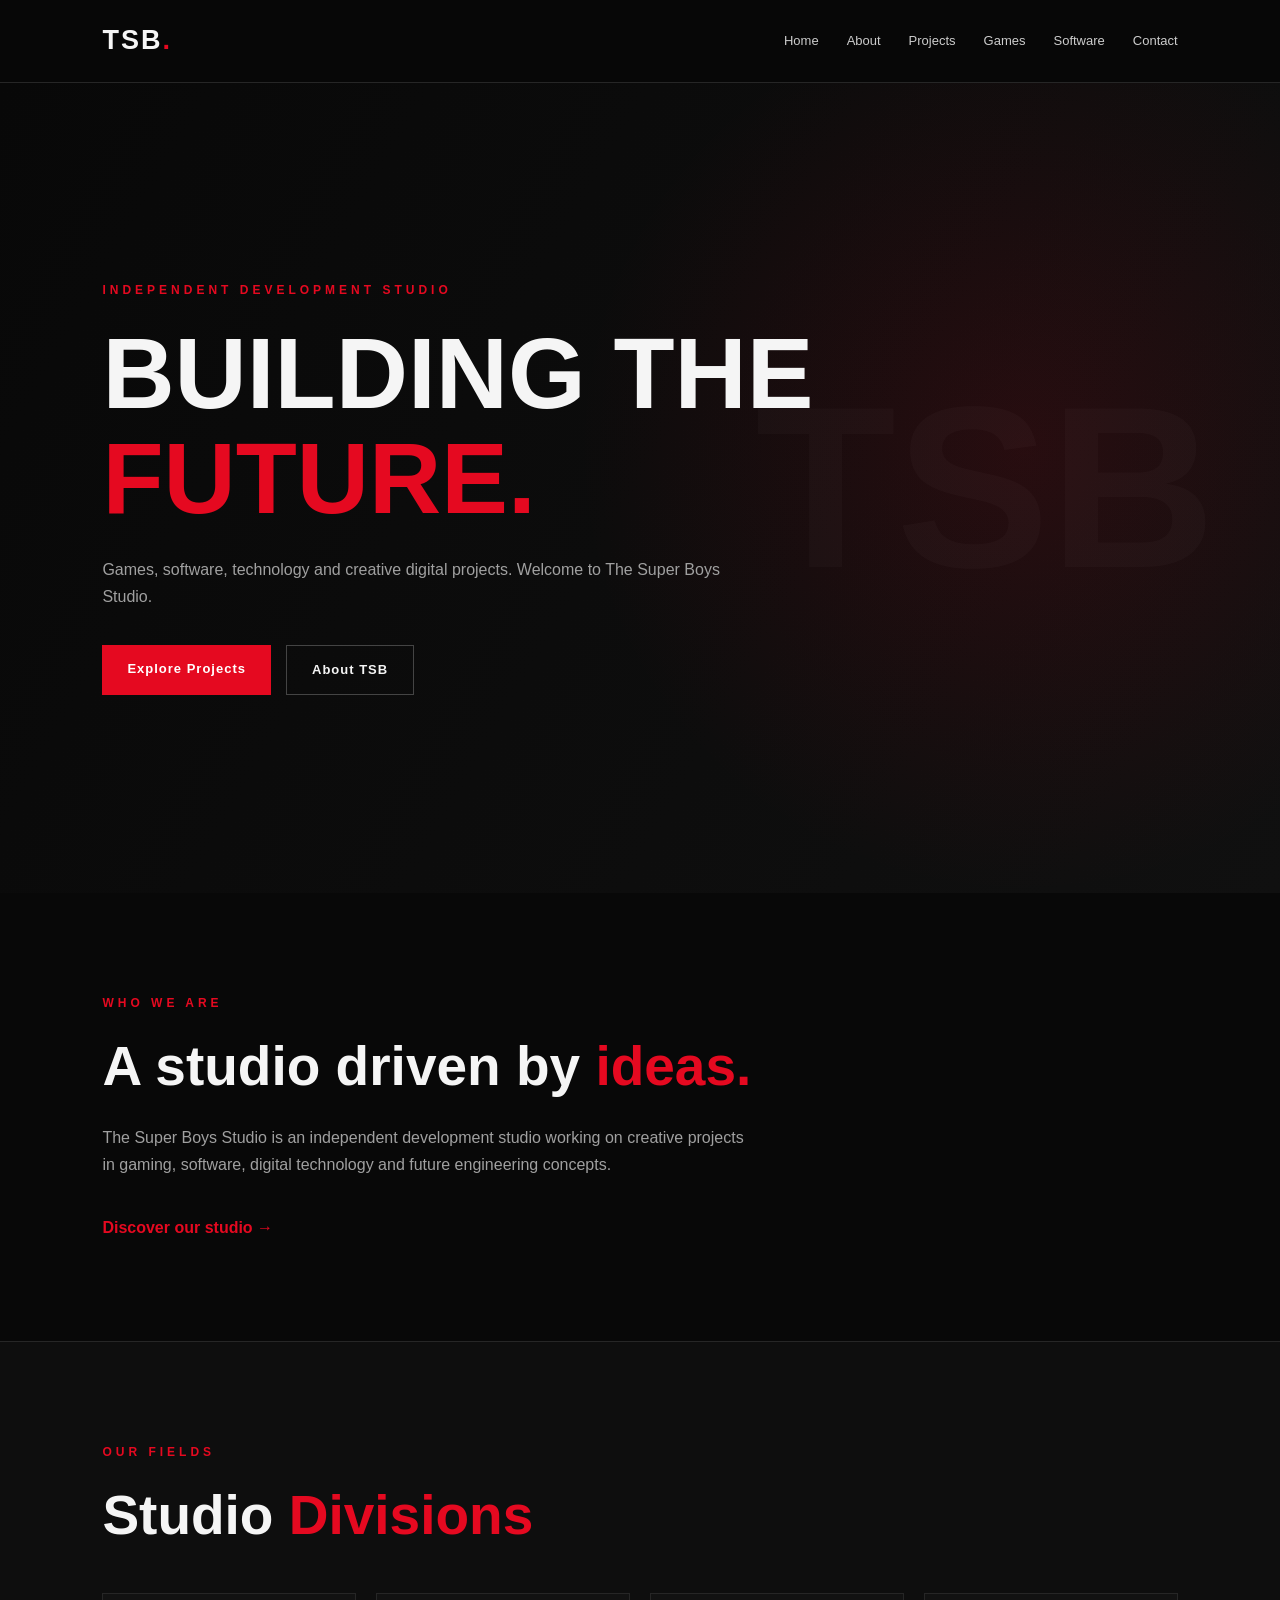
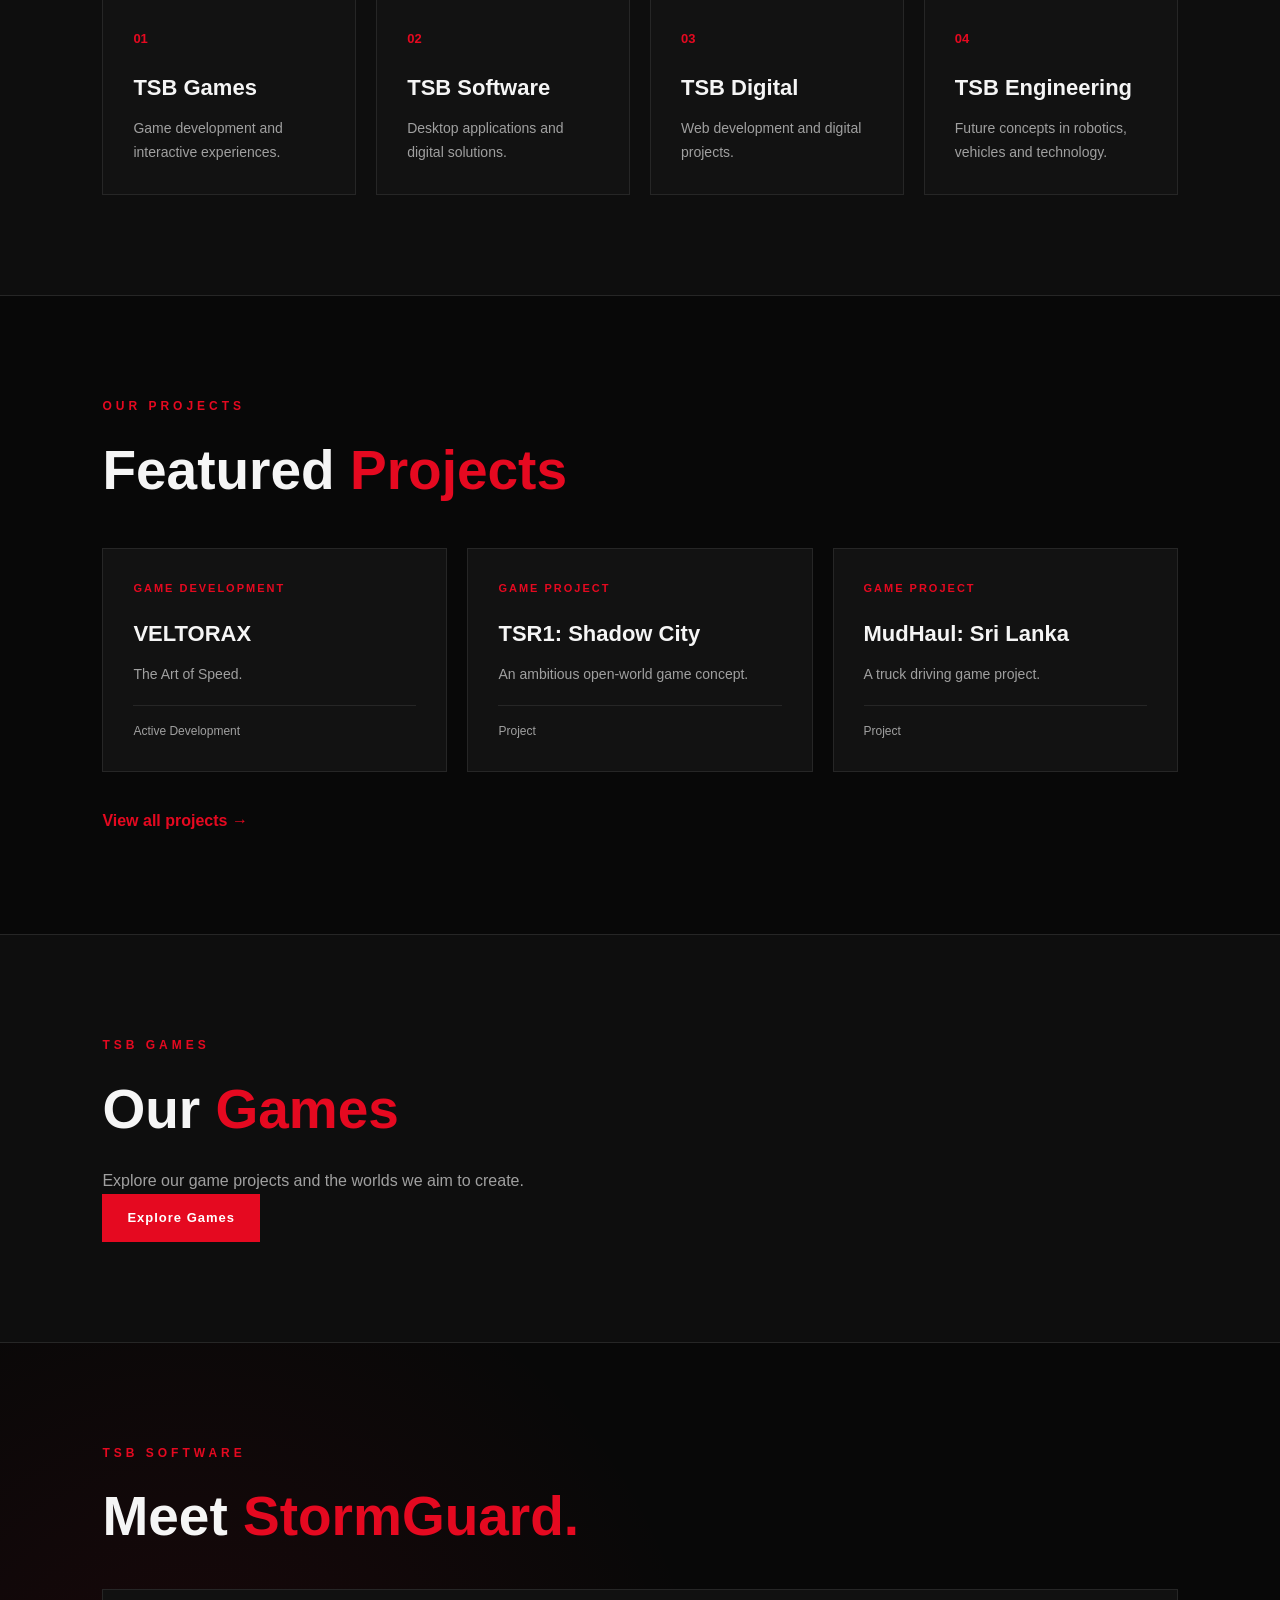
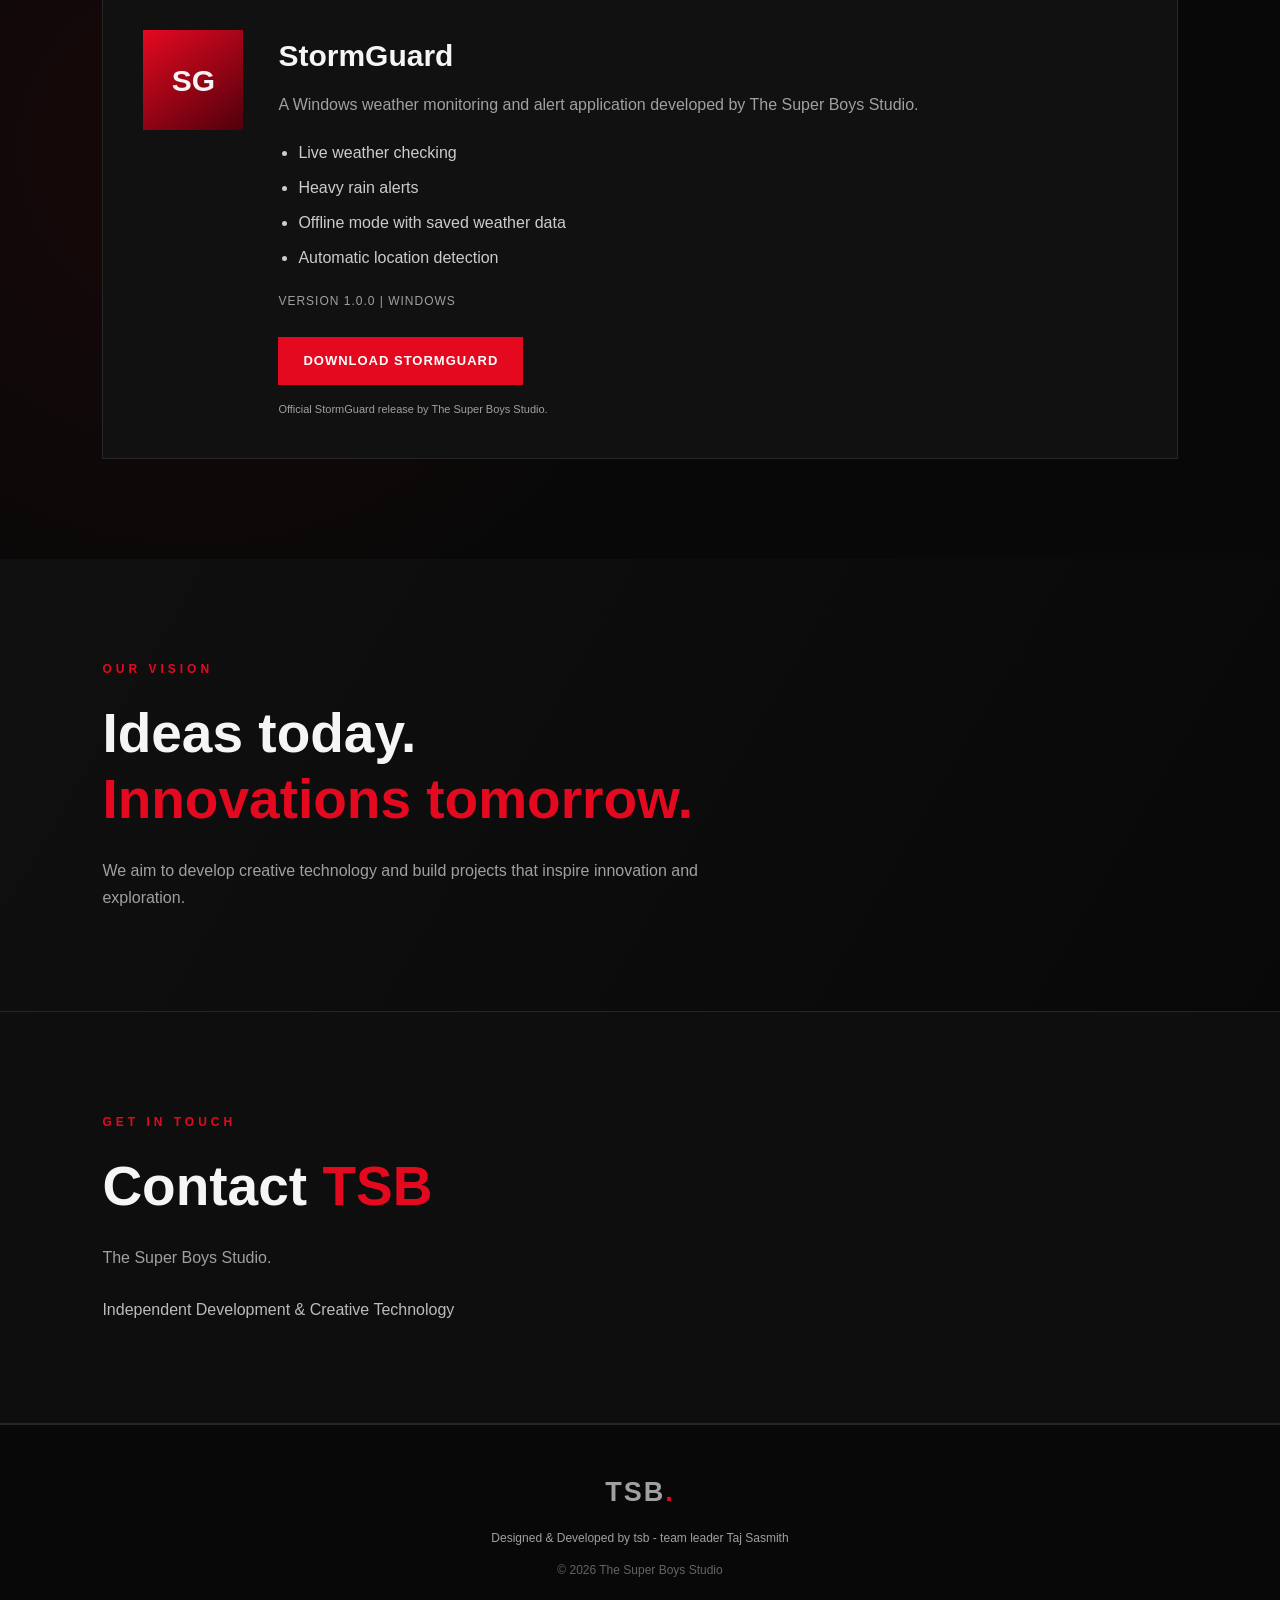
==== commit b176a97a: "Add files via upload" ====
--- a/index.html
+++ b/index.html
@@ -1,903 +1,202 @@
+
 <!DOCTYPE html>
 <html lang="en">
 <head>
     <meta charset="UTF-8">
     <meta name="viewport" content="width=device-width, initial-scale=1.0">
-
-    <title>The Super Boys Studio | Games, Technology & Engineering</title>
-
-    <meta name="description" content="The Super Boys Studio (TSB) - Independent creative technology and game development studio focusing on games, web, motors, robotics, and aerospace.">
-    <meta name="robots" content="index, follow">
-    <meta name="author" content="The Super Boys Studio">
-    <meta name="theme-color" content="#050510">
-
-    <link rel="canonical" href="https://tajsasmith2015-cpu.github.io/The-Super-Boys-Studio/">
-
-    <style>
-        * {
-            margin: 0;
-            padding: 0;
-            box-sizing: border-box;
-        }
-
-        html {
-            scroll-behavior: smooth;
-            scroll-padding-top: 90px;
-        }
-
-        body {
-            font-family: Arial, sans-serif;
-            background: #050510;
-            color: #e0e0e0;
-            overflow-x: hidden;
-        }
-
-        /* NAVBAR */
-
-        header {
-            position: fixed;
-            top: 0;
-            left: 0;
-            width: 100%;
-            padding: 20px 60px;
-            display: flex;
-            justify-content: space-between;
-            align-items: center;
-            background: rgba(5, 5, 16, 0.92);
-            backdrop-filter: blur(12px);
-            border-bottom: 1px solid rgba(255,255,255,0.08);
-            z-index: 1000;
-        }
-
-        .logo {
-            font-size: 24px;
-            font-weight: bold;
-            letter-spacing: 1px;
-        }
-
-        .logo span {
-            color: #00d9ff;
-        }
-
-        nav {
-            display: flex;
-            gap: 25px;
-            align-items: center;
-        }
-
-        nav a {
-            color: white;
-            text-decoration: none;
-            font-weight: bold;
-            transition: 0.3s;
-        }
-
-        nav a:hover {
-            color: #00d9ff;
-        }
-
-        /* HERO */
-
-        .hero {
-            min-height: 100vh;
-            display: flex;
-            flex-direction: column;
-            justify-content: center;
-            align-items: center;
-            text-align: center;
-            padding: 120px 20px 60px;
-
-            background:
-                radial-gradient(circle at 20% 20%, rgba(0,217,255,0.15), transparent 35%),
-                radial-gradient(circle at 80% 70%, rgba(130,0,255,0.18), transparent 35%),
-                linear-gradient(135deg, #050510, #10102b, #050510);
-
-            position: relative;
-            overflow: hidden;
-        }
-
-        .hero::before {
-            content: "";
-            position: absolute;
-            width: 500px;
-            height: 500px;
-            border-radius: 50%;
-            border: 1px solid rgba(0,217,255,0.15);
-            animation: rotate 20s linear infinite;
-            pointer-events: none;
-        }
-
-        @keyframes rotate {
-            from { transform: rotate(0deg); }
-            to { transform: rotate(360deg); }
-        }
-
-        .hero-content {
-            position: relative;
-            z-index: 2;
-        }
-
-        .small-title {
-            color: #00d9ff;
-            font-size: 16px;
-            letter-spacing: 3px;
-            margin-bottom: 20px;
-            text-transform: uppercase;
-        }
-
-        .hero h1 {
-            font-size: clamp(40px, 7vw, 80px);
-            line-height: 1.1;
-            margin-bottom: 25px;
-            text-shadow: 0 0 20px rgba(0,217,255,0.35);
-        }
-
-        .hero h1 span {
-            color: #00d9ff;
-        }
-
-        .hero p {
-            max-width: 750px;
-            font-size: 19px;
-            line-height: 1.6;
-            color: #c8c8d0;
-            margin-bottom: 35px;
-        }
-
-        .hero-buttons {
-            display: flex;
-            gap: 15px;
-            justify-content: center;
-            flex-wrap: wrap;
-        }
-
-        .btn {
-            display: inline-block;
-            padding: 15px 30px;
-            border-radius: 10px;
-            text-decoration: none;
-            font-weight: bold;
-            transition: 0.3s;
-        }
-
-        .primary-btn {
-            background: #00d9ff;
-            color: #050510;
-            box-shadow: 0 0 25px rgba(0,217,255,0.25);
-        }
-
-        .primary-btn:hover {
-            transform: translateY(-4px) scale(1.03);
-            box-shadow: 0 0 35px rgba(0,217,255,0.45);
-        }
-
-        .secondary-btn {
-            border: 1px solid #00d9ff;
-            color: white;
-        }
-
-        .secondary-btn:hover {
-            background: #00d9ff;
-            color: #050510;
-            transform: translateY(-4px);
-        }
-
-        /* SECTIONS */
-
-        section {
-            padding: 100px 50px;
-        }
-
-        .section-title {
-            text-align: center;
-            margin-bottom: 50px;
-        }
-
-        .section-title h2 {
-            font-size: 42px;
-            margin-bottom: 12px;
-        }
-
-        .section-title p {
-            color: #9999a8;
-            font-size: 17px;
-            line-height: 1.6;
-            max-width: 700px;
-            margin: 0 auto;
-        }
-
-        /* GAMES & DIVISIONS */
-
-        .games-container, .divisions-container {
-            max-width: 1200px;
-            margin: auto;
-            display: grid;
-            grid-template-columns: repeat(auto-fit, minmax(300px, 1fr));
-            gap: 30px;
-        }
-
-        .game-card, .division-card {
-            background: linear-gradient(145deg, #121222, #0c0c18);
-            border: 1px solid #25253a;
-            border-radius: 18px;
-            padding: 25px;
-            transition: 0.35s;
-            overflow: hidden;
-            display: flex;
-            flex-direction: column;
-            justify-content: space-between;
-        }
-
-        .game-card:hover, .division-card:hover {
-            transform: translateY(-10px);
-            border-color: #00d9ff;
-            box-shadow:
-                0 15px 40px rgba(0,0,0,0.4),
-                0 0 25px rgba(0,217,255,0.12);
-        }
-
-        .game-image {
-            height: 190px;
-            border-radius: 13px;
-            display: flex;
-            align-items: center;
-            justify-content: center;
-            font-size: 70px;
-            margin-bottom: 20px;
-            background: radial-gradient(circle, #1d3150, #11111f);
-        }
-
-        .game-card h3, .division-card h3 {
-            font-size: 24px;
-            margin-bottom: 12px;
-            color: #fff;
-        }
-
-        .game-card h3 span, .division-card h3 span {
-            color: #00d9ff;
-        }
-
-        .game-card p, .division-card p {
-            color: #aaaab5;
-            line-height: 1.6;
-            margin-bottom: 18px;
-            font-size: 15px;
-        }
-
-        .status {
-            display: inline-block;
-            padding: 7px 14px;
-            border-radius: 20px;
-            background: rgba(0,217,255,0.12);
-            color: #00d9ff;
-            font-size: 13px;
-            font-weight: bold;
-            border: 1px solid rgba(0,217,255,0.25);
-            text-align: center;
-            width: fit-content;
-        }
-
-        .game-button {
-            display: block;
-            width: 100%;
-            margin-top: 18px;
-            padding: 12px;
-            border: none;
-            border-radius: 9px;
-            background: #00d9ff;
-            color: #050510;
-            font-size: 15px;
-            font-weight: bold;
-            cursor: pointer;
-            transition: 0.3s;
-            text-align: center;
-            text-decoration: none;
-        }
-
-        .game-button:hover {
-            transform: scale(1.03);
-        }
-
-        /* PROJECT / APPS SHOWCASE */
-
-        .showcase-section {
-            text-align: center;
-            background:
-                radial-gradient(circle at center, rgba(0,217,255,0.08), transparent 60%),
-                #080811;
-        }
-
-        .showcase-card {
-            max-width: 850px;
-            margin: 0 auto 35px;
-            padding: 45px 30px;
-            border: 1px solid #25253a;
-            border-radius: 20px;
-            background: linear-gradient(145deg, #121222, #0c0c18);
-            box-shadow: 0 0 30px rgba(0,217,255,0.06);
-            transition: 0.35s;
-            text-align: left;
-        }
-
-        .showcase-card:last-child {
-            margin-bottom: 0;
-        }
-
-        .showcase-card:hover {
-            border-color: #00d9ff;
-            box-shadow: 0 0 35px rgba(0,217,255,0.14);
-        }
-
-        .showcase-header {
-            text-align: center;
-            margin-bottom: 25px;
-        }
-
-        .showcase-icon {
-            font-size: 70px;
-            margin-bottom: 15px;
-        }
-
-        .showcase-card h3 {
-            color: #00d9ff;
-            font-size: 30px;
-            margin-bottom: 8px;
-            text-align: center;
-        }
-
-        .card-subtitle {
-            color: #ffffff;
-            font-size: 16px;
-            letter-spacing: 3px;
-            text-transform: uppercase;
-            margin-bottom: 20px;
-            opacity: 0.85;
-            text-align: center;
-        }
-
-        .showcase-card p {
-            max-width: 750px;
-            margin: 0 auto 20px;
-            color: #b5b5c0;
-            font-size: 17px;
-            line-height: 1.8;
-            text-align: center;
-        }
-
-        .feature-list {
-            list-style: none;
-            margin: 0 auto 28px;
-            color: #dedee8;
-            line-height: 2;
-            max-width: 700px;
-        }
-
-        .feature-grid {
-            display: grid;
-            grid-template-columns: repeat(auto-fit, minmax(220px, 1fr));
-            gap: 20px;
-            margin-top: 25px;
-            margin-bottom: 25px;
-        }
-
-        .feature-box {
-            background: rgba(255, 255, 255, 0.03);
-            border: 1px solid rgba(255, 255, 255, 0.06);
-            padding: 18px;
-            border-radius: 12px;
-        }
-
-        .feature-box h4 {
-            color: #00d9ff;
-            margin-bottom: 8px;
-            font-size: 16px;
-        }
-
-        .feature-box p {
-            font-size: 14px;
-            color: #aaaab5;
-            margin: 0;
-            text-align: left;
-        }
-
-        .download-note {
-            margin-top: 18px;
-            color: #9999a8;
-            font-size: 13px;
-            text-align: center;
-        }
-
-        /* ABOUT & SECTIONS EXTENDED */
-
-        .about {
-            background: #080811;
-        }
-
-        .about-grid {
-            max-width: 1100px;
-            margin: auto;
-            display: grid;
-            grid-template-columns: repeat(auto-fit, minmax(320px, 1fr));
-            gap: 40px;
-        }
-
-        .about-box {
-            background: linear-gradient(145deg, #121222, #0c0c18);
-            border: 1px solid #25253a;
-            border-radius: 20px;
-            padding: 35px 30px;
-        }
-
-        .about-box h3 {
-            color: #00d9ff;
-            font-size: 24px;
-            margin-bottom: 15px;
-            border-bottom: 1px solid rgba(0,217,255,0.2);
-            padding-bottom: 10px;
-        }
-
-        .about-box p {
-            color: #b5b5c0;
-            font-size: 16px;
-            line-height: 1.8;
-            margin-bottom: 15px;
-        }
-
-        .about-box ul {
-            list-style: none;
-            color: #dedee8;
-            line-height: 2;
-        }
-
-        .about-box ul li strong {
-            color: #00d9ff;
-        }
-
-        /* VALUES & VISION EXTRA SECTION */
-
-        .vision-mission-section {
-            background: #050510;
-            padding: 80px 50px;
-        }
-
-        .vm-container {
-            max-width: 1100px;
-            margin: auto;
-            display: grid;
-            grid-template-columns: repeat(auto-fit, minmax(300px, 1fr));
-            gap: 30px;
-        }
-
-        .vm-card {
-            background: linear-gradient(145deg, #0e0e1a, #080811);
-            border: 1px solid #25253a;
-            border-radius: 18px;
-            padding: 30px;
-        }
-
-        .vm-card h3 {
-            color: #00d9ff;
-            font-size: 22px;
-            margin-bottom: 15px;
-        }
-
-        .vm-card p, .vm-card li {
-            color: #aaaab5;
-            line-height: 1.7;
-            font-size: 15px;
-        }
-
-        .vm-card ul {
-            padding-left: 20px;
-            margin-top: 10px;
-        }
-
-        /* PLAY */
-
-        .play-section {
-            text-align: center;
-            background:
-                radial-gradient(circle at center, rgba(0,217,255,0.08), transparent 55%),
-                #080811;
-        }
-
-        .play-box {
-            max-width: 800px;
-            margin: auto;
-            padding: 50px 25px;
-            border: 1px solid #25253a;
-            border-radius: 20px;
-            background: #0d0d19;
-        }
-
-        .play-box h2 {
-            font-size: 36px;
-            margin-bottom: 15px;
-        }
-
-        .play-box p {
-            color: #aaaab5;
-            line-height: 1.7;
-        }
-
-        /* FOOTER */
-
-        footer {
-            text-align: center;
-            padding: 40px 30px;
-            background: #05050c;
-            border-top: 1px solid #1d1d2b;
-            color: #777783;
-            line-height: 1.8;
-        }
-
-        footer strong {
-            color: #00d9ff;
-        }
-
-        /* MOBILE */
-
-        @media (max-width: 700px) {
-            header {
-                padding: 15px 18px;
-                flex-wrap: wrap;
-                gap: 12px;
-            }
-
-            .logo {
-                font-size: 17px;
-            }
-
-            nav {
-                gap: 13px;
-                flex-wrap: wrap;
-            }
-
-            nav a {
-                font-size: 12px;
-            }
-
-            section {
-                padding: 80px 20px;
-            }
-
-            .hero h1 {
-                font-size: 38px;
-            }
-
-            .hero p {
-                font-size: 16px;
-            }
-
-            .section-title h2 {
-                font-size: 32px;
-            }
-
-            .showcase-card, .about-box {
-                padding: 30px 20px;
-            }
-
-            .showcase-card h3 {
-                font-size: 26px;
-            }
-
-            .btn {
-                padding: 13px 20px;
-            }
-        }
-
-        @media (prefers-reduced-motion: reduce) {
-            html {
-                scroll-behavior: auto;
-            }
-
-            .hero::before {
-                animation: none;
-            }
-
-            * {
-                transition: none !important;
-            }
-        }
-    </style>
+    <title>The Super Boys Studio</title>
+    <link rel="stylesheet" href="style.css">
 </head>
-
 <body>
 
-    <!-- NAVBAR -->
-
-    <header>
-        <div class="logo">
-            THE <span>SUPER BOYS</span> STUDIO
-        </div>
-
-        <nav>
-            <a href="#home">Home</a>
-            <a href="#about">About</a>
-            <a href="#divisions">Divisions</a>
-            <a href="#projects">Projects</a>
-            <a href="#play">Play</a>
-        </nav>
-    </header>
-
-    <!-- HOME -->
-
-    <section id="home" class="hero">
-        <div class="hero-content">
-            <div class="small-title">
-                BUILDING IDEAS. CREATING EXPERIENCES. ENGINEERING THE FUTURE.
+<div id="loader">
+    <h1>TSB</h1>
+    <p>THE SUPER BOYS STUDIO</p>
+</div>
+
+<header class="navbar">
+    <a class="logo" href="index.html">TSB<span>.</span></a>
+    <button id="menuBtn" aria-label="Open menu">☰</button>
+    <nav id="navLinks">
+        <a href="#home">Home</a>
+        <a href="about.html">About</a>
+        <a href="projects.html">Projects</a>
+        <a href="games.html">Games</a>
+        <a href="#software">Software</a>
+        <a href="#contact">Contact</a>
+    </nav>
+</header>
+
+<main>
+
+    <section class="hero" id="home">
+        <div class="hero-content reveal">
+            <p class="eyebrow">INDEPENDENT DEVELOPMENT STUDIO</p>
+            <h1>BUILDING THE<br><span>FUTURE.</span></h1>
+            <p class="hero-description">
+                Games, software, technology and creative digital projects.
+                Welcome to The Super Boys Studio.
+            </p>
+            <div class="hero-buttons">
+                <a href="#projects" class="btn primary">Explore Projects</a>
+                <a href="about.html" class="btn secondary">About TSB</a>
             </div>
-
-            <h1>
-                THE <span>SUPER BOYS</span><br>
-                STUDIO
-            </h1>
-
-            <p>
-                We are an independent creative technology and game development studio focused on building innovative digital experiences, interactive entertainment, and future-oriented technology projects.
-            </p>
-
-            <div class="hero-buttons">
-                <a href="#divisions" class="btn primary-btn">
-                    🚀 Explore Divisions
+        </div>
+        <div class="hero-mark">TSB</div>
+    </section>
+
+    <section class="section reveal" id="about">
+        <p class="eyebrow">WHO WE ARE</p>
+        <h2>A studio driven by <span>ideas.</span></h2>
+        <p class="section-description">
+            The Super Boys Studio is an independent development studio
+            working on creative projects in gaming, software, digital
+            technology and future engineering concepts.
+        </p>
+        <a href="about.html" class="text-link">Discover our studio →</a>
+    </section>
+
+    <section class="section dark-section reveal" id="divisions">
+        <p class="eyebrow">OUR FIELDS</p>
+        <h2>Studio <span>Divisions</span></h2>
+
+        <div class="cards">
+            <article class="card">
+                <span class="card-number">01</span>
+                <h3>TSB Games</h3>
+                <p>Game development and interactive experiences.</p>
+            </article>
+
+            <article class="card">
+                <span class="card-number">02</span>
+                <h3>TSB Software</h3>
+                <p>Desktop applications and digital solutions.</p>
+            </article>
+
+            <article class="card">
+                <span class="card-number">03</span>
+                <h3>TSB Digital</h3>
+                <p>Web development and digital projects.</p>
+            </article>
+
+            <article class="card">
+                <span class="card-number">04</span>
+                <h3>TSB Engineering</h3>
+                <p>Future concepts in robotics, vehicles and technology.</p>
+            </article>
+        </div>
+    </section>
+
+    <section class="section reveal" id="projects">
+        <p class="eyebrow">OUR PROJECTS</p>
+        <h2>Featured <span>Projects</span></h2>
+
+        <div class="cards">
+            <article class="project-card">
+                <div class="project-tag">GAME DEVELOPMENT</div>
+                <h3>VELTORAX</h3>
+                <p>The Art of Speed.</p>
+                <p class="status">Active Development</p>
+            </article>
+
+            <article class="project-card">
+                <div class="project-tag">GAME PROJECT</div>
+                <h3>TSR1: Shadow City</h3>
+                <p>An ambitious open-world game concept.</p>
+                <p class="status">Project</p>
+            </article>
+
+            <article class="project-card">
+                <div class="project-tag">GAME PROJECT</div>
+                <h3>MudHaul: Sri Lanka</h3>
+                <p>A truck driving game project.</p>
+                <p class="status">Project</p>
+            </article>
+        </div>
+
+        <a href="projects.html" class="text-link">View all projects →</a>
+    </section>
+
+    <section class="section dark-section reveal" id="games">
+        <p class="eyebrow">TSB GAMES</p>
+        <h2>Our <span>Games</span></h2>
+        <p class="section-description">
+            Explore our game projects and the worlds we aim to create.
+        </p>
+        <a href="games.html" class="btn primary">Explore Games</a>
+    </section>
+
+    <!-- STORMGUARD DOWNLOAD -->
+    <section class="section software-section reveal" id="software">
+        <p class="eyebrow">TSB SOFTWARE</p>
+        <h2>Meet <span>StormGuard.</span></h2>
+
+        <div class="software-panel">
+
+            <div class="software-icon">SG</div>
+
+            <div class="software-content">
+                <h3>StormGuard</h3>
+
+                <p>
+                    A Windows weather monitoring and alert application
+                    developed by The Super Boys Studio.
+                </p>
+
+                <ul class="feature-list">
+                    <li>Live weather checking</li>
+                    <li>Heavy rain alerts</li>
+                    <li>Offline mode with saved weather data</li>
+                    <li>Automatic location detection</li>
+                </ul>
+
+                <p class="software-status">
+                    VERSION 1.0.0 | WINDOWS
+                </p>
+
+                <a
+                    href="https://github.com/tajsasmith2015-cpu/The-Super-Boys-Studio/releases/download/v1.0.0/StormGuard.exe"
+                    class="btn primary download-btn">
+                    DOWNLOAD STORMGUARD
                 </a>
 
-                <a href="#projects" class="btn secondary-btn">
-                    🏎️ View Projects
-                </a>
-            </div>
-        </div>
-    </section>
-
-    <!-- ABOUT US & IDENTITY -->
-
-    <section id="about" class="about">
-        <div class="section-title">
-            <h2>About The Super Boys Studio 👥</h2>
-            <p>Transforming creative ideas into meaningful products through technology, engineering, creativity, and continuous learning.</p>
-        </div>
-
-        <div class="about-grid">
-            <div class="about-box">
-                <h3>About Us</h3>
-                <p>
-                    The Super Boys Studio (TSB) is built on the belief that great creations begin with ambitious ideas, dedication, and the courage to build something new.
-                </p>
-                <p>
-                    We aim to establish a studio that goes beyond traditional game development by exploring multiple areas of technology and engineering.
+                <p class="small-note">
+                    Official StormGuard release by The Super Boys Studio.
                 </p>
             </div>
 
-            <div class="about-box">
-                <h3>Our Identity</h3>
-                <p>
-                    TSB represents creativity, innovation, teamwork, and technological development. Our work focuses on combining modern design, technical knowledge, and practical innovation.
-                </p>
-                <p>
-                    <em>"Creativity. Technology. Engineering. Innovation."</em>
-                </p>
-            </div>
-        </div>
-    </section>
-
-    <!-- OUR MAIN DIVISIONS (7 DIVISIONS) -->
-
-    <section id="divisions" class="showcase-section">
-        <div class="section-title">
-            <h2>Our Main Divisions ⚙️</h2>
-            <p>Exploring multiple areas of technology, gaming, engineering, and future mobility concepts.</p>
-        </div>
-
-        <div class="divisions-container">
-
-            <!-- 01. TSB Games -->
-            <div class="division-card">
-                <div>
-                    <div class="game-image">🎮</div>
-                    <h3>01. TSB <span>Games</span></h3>
-                    <p>Focuses on designing and developing interactive games for PC and other platforms with unique environments and creative designs.</p>
-                </div>
-                <span class="status">ACTIVE DEVELOPMENT</span>
-            </div>
-
-            <!-- 02. TSB Web & Digital -->
-            <div class="division-card">
-                <div>
-                    <div class="game-image">🌐</div>
-                    <h3>02. TSB <span>Web & Digital</span></h3>
-                    <p>Focuses on website development, digital platforms, user interfaces, UI/UX design, and interactive online experiences.</p>
-                </div>
-                <span class="status">ONLINE PLATFORMS</span>
-            </div>
-
-            <!-- 03. TSB Motors -->
-            <div class="division-card">
-                <div>
-                    <div class="game-image">🏎️</div>
-                    <h3>03. TSB <span>Motors</span></h3>
-                    <p>Represents our interest in automotive technology, vehicle design, performance engineering, and future mobility concepts.</p>
-                </div>
-                <span class="status">AUTOMOTIVE TECH</span>
-            </div>
-
-            <!-- 04. TSB Heavy Vehicles -->
-            <div class="division-card">
-                <div>
-                    <div class="game-image">🚛</div>
-                    <h3>04. TSB <span>Heavy Vehicles</span></h3>
-                    <p>Represents our future interest in heavy vehicle engineering, transportation technology, and industrial vehicle concepts.</p>
-                </div>
-                <span class="status">FUTURE ENGINEERING</span>
-            </div>
-
-            <!-- 05. TSB Robotics -->
-            <div class="division-card">
-                <div>
-                    <div class="game-image">🤖</div>
-                    <h3>05. TSB <span>Robotics</span></h3>
-                    <p>Focuses on exploring robotics, automation, intelligent machines, and practical engineering solutions.</p>
-                </div>
-                <span class="status">AUTOMATION & AI</span>
-            </div>
-
-            <!-- 06. TSB Energy -->
-            <div class="division-card">
-                <div>
-                    <div class="game-image">⚡</div>
-                    <h3>06. TSB <span>Energy</span></h3>
-                    <p>Represents our ambition to explore energy technology, efficient systems, and innovative clean energy solutions.</p>
-                </div>
-                <span class="status">CLEAN TECH</span>
-            </div>
-
-            <!-- 07. TSB Aerospace -->
-            <div class="division-card">
-                <div>
-                    <div class="game-image">🚀</div>
-                    <h3>07. TSB <span>Aerospace</span></h3>
-                    <p>Represents our long-term interest in aerospace engineering, aviation technology, and advanced engineering concepts.</p>
-                </div>
-                <span class="status">LONG-TERM VISION</span>
-            </div>
-
-        </div>
-    </section>
-
-    <!-- FEATURED PROJECTS (VELTORAX & MUDHAUL & STORMGUARD) -->
-
-    <section id="projects" style="background: #080811;">
-        <div class="section-title">
-            <h2>Featured Projects 🕹️</h2>
-            <p>Flagship games and applications currently crafted by The Super Boys Studio.</p>
-        </div>
-
-        <div class="games-container">
-
-            <!-- VELTORAX -->
-            <div class="game-card">
-                <div>
-                    <div class="game-image">🏎️</div>
-                    <h3>Veltorax: <span>The Art of Speed</span></h3>
-                    <p>A 3D Realistic Racing Game built using Godot Engine featuring a multi-level luxury garage, Porsche 911 GT3 RS, open world, and circuits.</p>
-                </div>
-                <div>
-                    <span class="status">GODOT • 3D RACING</span>
-                </div>
-            </div>
-
-            <!-- MUDHAUL -->
-            <div class="game-card">
-                <div>
-                    <div class="game-image">🚛</div>
-                    <h3>MudHaul: <span>Sri Lanka</span></h3>
-                    <p>A Sri Lankan off-road trucking adventure featuring challenging roads, muddy terrain, and realistic driving mechanics.</p>
-                </div>
-                <div>
-                    <span class="status">DEVELOPING</span>
-                    <a href="play.html" class="game-button">▶ Play / Test</a>
-                </div>
-            </div>
-
-            <!-- TSR1 SHADOW CITY -->
-            <div class="game-card">
-                <div>
-                    <div class="game-image">🌃</div>
-                    <h3>TSR1: <span>Shadow City</span></h3>
-                    <p>An open-world action game set in a large city filled with roads, missions, vehicles, challenges, and hidden secrets.</p>
-                </div>
-                <div>
-                    <span class="status">DEVELOPING</span>
-                </div>
-            </div>
-
-        </div>
-
-        <!-- STORMGUARD FEATURED APP -->
-        <div style="max-width: 1200px; margin: 40px auto 0;">
-            <div class="showcase-card" style="margin: 0 auto; max-width: 100%;">
-                <div class="showcase-header">
-                    <div class="showcase-icon" aria-hidden="true">🌦️</div>
-                    <h3>StormGuard</h3>
-                    <div class="card-subtitle">Windows Weather App</div>
-                </div>
-                <p>
-                    StormGuard is a Windows weather monitoring application designed to check current weather conditions, provide heavy-rain alerts, auto location detection, and offline data access.
-                </p>
-                <div style="text-align: center;">
-                    <a
-                        href="https://github.com/tajsasmith2015-cpu/The-Super-Boys-Studio/releases/latest"
-                        class="btn primary-btn"
-                        target="_blank"
-                        rel="noopener noreferrer">
-                        ⬇ Download StormGuard for Windows
-                    </a>
-                    <p class="download-note">
-                        Windows PC • Download from GitHub Releases • Version 1.0.0
-                    </p>
-                </div>
-            </div>
-        </div>
-    </section>
-
-    <!-- VISION, MISSION & VALUES -->
-
-    <section class="vision-mission-section">
-        <div class="vm-container">
-
-            <div class="vm-card">
-                <h3>Our Vision</h3>
-                <p>
-                    To grow The Super Boys Studio into a recognized technology and creative development organization that reaches an international audience while expanding into advanced engineering fields.
-                </p>
-            </div>
-
-            <div class="vm-card">
-                <h3>Our Mission</h3>
-                <p>
-                    To turn imagination into reality through continuous development, experimentation, teamwork, and innovation. Learning by building and improving through experience.
-                </p>
-            </div>
-
-            <div class="vm-card">
-                <h3>Our Values</h3>
-                <ul>
-                    <li><strong>Innovation:</strong> Exploring new ideas.</li>
-                    <li><strong>Creativity:</strong> Original concepts.</li>
-                    <li><strong>Engineering:</strong> Technical application.</li>
-                    <li><strong>Dedication:</strong> Consistent effort.</li>
-                    <li><strong>Teamwork:</strong> Collaborative ideas.</li>
-                    <li><strong>Quality:</strong> Professional standards.</li>
-                </ul>
-            </div>
-
-        </div>
-    </section>
-
-    <!-- PLAY / TEST -->
-
-    <section id="play" class="play-section">
-        <div class="play-box">
-            <h2>Play / Test 🕹️</h2>
-            <p>
-                Test our games directly through The Super Boys Studio website and explore our upcoming releases.
-            </p>
-        </div>
-    </section>
-
-    <!-- FOOTER -->
-
-    <footer>
-        <p style="font-size: 18px; margin-bottom: 10px;">
-            THE <strong>SUPER BOYS</strong> STUDIO
-        </p>
-        <p style="color: #00d9ff; letter-spacing: 2px; margin-bottom: 15px;">
-            CREATIVITY. TECHNOLOGY. ENGINEERING. INNOVATION.
-        </p>
-        <p>
-            © 2026 <strong>The Super Boys Studio</strong> • Designed & Developed by TSB – Team Leader <strong>Taj Sasmith</strong>.
-        </p>
-        <p style="margin-top: 5px;">Building Ideas. Creating Experiences. Engineering the Future.</p>
-    </footer>
+        </div>
+    </section>
+
+    <section class="section vision reveal">
+        <p class="eyebrow">OUR VISION</p>
+        <h2>Ideas today.<br><span>Innovations tomorrow.</span></h2>
+        <p class="section-description">
+            We aim to develop creative technology and build projects
+            that inspire innovation and exploration.
+        </p>
+    </section>
+
+    <section class="section dark-section reveal" id="contact">
+        <p class="eyebrow">GET IN TOUCH</p>
+        <h2>Contact <span>TSB</span></h2>
+        <p class="section-description">
+            The Super Boys Studio.
+        </p>
+        <p class="contact-line">
+            Independent Development & Creative Technology
+        </p>
+    </section>
+
+</main>
+
+<footer>
+    <a class="logo" href="index.html">TSB<span>.</span></a>
+    <p>Designed & Developed by tsb - team leader Taj Sasmith</p>
+    <p class="copyright">© 2026 The Super Boys Studio</p>
+</footer>
+
+<script src="script.js"></script>
 
 </body>
 </html>
--- a/style.css
+++ b/style.css
@@ -0,0 +1,429 @@
+* {
+    margin: 0;
+    padding: 0;
+    box-sizing: border-box;
+}
+
+:root {
+    --background: #080808;
+    --surface: #121212;
+    --red: #e50920;
+    --white: #f5f5f5;
+    --grey: #a0a0a0;
+    --border: #262626;
+}
+
+html {
+    scroll-behavior: smooth;
+}
+
+body {
+    font-family: Arial, Helvetica, sans-serif;
+    background: var(--background);
+    color: var(--white);
+    line-height: 1.7;
+}
+
+a {
+    text-decoration: none;
+    color: inherit;
+}
+
+#loader {
+    position: fixed;
+    inset: 0;
+    background: #080808;
+    z-index: 9999;
+    display: flex;
+    align-items: center;
+    justify-content: center;
+    flex-direction: column;
+    transition: opacity .5s, visibility .5s;
+}
+
+#loader h1 {
+    font-size: 80px;
+    color: var(--red);
+    letter-spacing: 10px;
+}
+
+#loader p {
+    color: #aaa;
+    letter-spacing: 4px;
+    font-size: 12px;
+}
+
+#loader.hide {
+    opacity: 0;
+    visibility: hidden;
+}
+
+.navbar {
+    position: sticky;
+    top: 0;
+    z-index: 1000;
+    background: rgba(8, 8, 8, .94);
+    backdrop-filter: blur(12px);
+    border-bottom: 1px solid var(--border);
+    display: flex;
+    align-items: center;
+    justify-content: space-between;
+    padding: 18px 8%;
+}
+
+.logo {
+    font-size: 27px;
+    font-weight: 900;
+    letter-spacing: 2px;
+}
+
+.logo span {
+    color: var(--red);
+}
+
+.navbar nav {
+    display: flex;
+    gap: 28px;
+}
+
+.navbar nav a {
+    font-size: 13px;
+    color: #ccc;
+    transition: .3s;
+}
+
+.navbar nav a:hover {
+    color: var(--red);
+}
+
+#menuBtn {
+    display: none;
+    background: none;
+    border: none;
+    color: white;
+    font-size: 26px;
+    cursor: pointer;
+}
+
+.hero {
+    min-height: 90vh;
+    padding: 100px 8%;
+    display: flex;
+    align-items: center;
+    justify-content: space-between;
+    position: relative;
+    overflow: hidden;
+    background:
+        radial-gradient(circle at 80% 45%, rgba(229,9,32,.12), transparent 40%),
+        linear-gradient(120deg, #080808, #101010);
+}
+
+.hero-content {
+    max-width: 720px;
+    position: relative;
+    z-index: 2;
+}
+
+.eyebrow {
+    color: var(--red);
+    font-size: 12px;
+    letter-spacing: 4px;
+    font-weight: bold;
+    margin-bottom: 20px;
+}
+
+.hero h1 {
+    font-size: clamp(50px, 8vw, 100px);
+    line-height: 1.05;
+    font-weight: 900;
+}
+
+h1 span,
+h2 span {
+    color: var(--red);
+}
+
+.hero-description,
+.section-description {
+    max-width: 650px;
+    color: var(--grey);
+    margin-top: 25px;
+}
+
+.hero-buttons {
+    display: flex;
+    flex-wrap: wrap;
+    gap: 15px;
+    margin-top: 35px;
+}
+
+.btn {
+    display: inline-block;
+    padding: 13px 25px;
+    font-size: 13px;
+    font-weight: bold;
+    letter-spacing: 1px;
+    transition: .3s;
+}
+
+.primary {
+    background: var(--red);
+    color: white;
+}
+
+.primary:hover {
+    background: #b90017;
+    transform: translateY(-3px);
+}
+
+.secondary {
+    border: 1px solid #444;
+}
+
+.secondary:hover {
+    border-color: var(--red);
+}
+
+.hero-mark {
+    font-size: clamp(100px, 18vw, 240px);
+    color: rgba(255,255,255,.025);
+    font-weight: 900;
+    position: absolute;
+    right: 5%;
+    user-select: none;
+}
+
+.section {
+    padding: 100px 8%;
+}
+
+.section h2 {
+    font-size: clamp(32px, 5vw, 55px);
+    line-height: 1.2;
+}
+
+.dark-section {
+    background: #0e0e0e;
+    border-top: 1px solid var(--border);
+    border-bottom: 1px solid var(--border);
+}
+
+.cards {
+    display: grid;
+    grid-template-columns: repeat(auto-fit, minmax(220px, 1fr));
+    gap: 20px;
+    margin-top: 45px;
+}
+
+.card,
+.project-card {
+    background: var(--surface);
+    padding: 30px;
+    border: 1px solid var(--border);
+    transition: .3s;
+}
+
+.card:hover,
+.project-card:hover {
+    transform: translateY(-5px);
+    border-color: var(--red);
+}
+
+.card-number {
+    color: var(--red);
+    font-weight: bold;
+    font-size: 13px;
+}
+
+.card h3,
+.project-card h3 {
+    margin: 18px 0 10px;
+    font-size: 22px;
+}
+
+.card p,
+.project-card p {
+    color: var(--grey);
+    font-size: 14px;
+}
+
+.project-tag {
+    color: var(--red);
+    letter-spacing: 2px;
+    font-size: 11px;
+    font-weight: bold;
+}
+
+.status {
+    margin-top: 18px;
+    border-top: 1px solid var(--border);
+    padding-top: 15px;
+    font-size: 12px !important;
+}
+
+.text-link {
+    display: inline-block;
+    color: var(--red);
+    margin-top: 35px;
+    font-weight: bold;
+}
+
+.text-link:hover {
+    color: white;
+}
+
+.software-section {
+    background:
+        radial-gradient(circle at 15% 50%, rgba(229,9,32,.08), transparent 45%);
+}
+
+.software-panel {
+    display: flex;
+    align-items: flex-start;
+    gap: 35px;
+    margin-top: 40px;
+    padding: 40px;
+    background: #111;
+    border: 1px solid var(--border);
+}
+
+.software-icon {
+    min-width: 100px;
+    height: 100px;
+    background: linear-gradient(145deg, #e50920, #50000c);
+    display: flex;
+    align-items: center;
+    justify-content: center;
+    font-size: 30px;
+    font-weight: 900;
+}
+
+.software-content {
+    max-width: 650px;
+}
+
+.software-content h3 {
+    font-size: 30px;
+    margin-bottom: 10px;
+}
+
+.software-content p {
+    color: var(--grey);
+}
+
+.feature-list {
+    margin: 20px 0 20px 20px;
+    color: #ccc;
+}
+
+.feature-list li {
+    margin-bottom: 8px;
+}
+
+.software-status {
+    font-size: 12px;
+    margin-bottom: 20px;
+    letter-spacing: 1px;
+}
+
+.small-note {
+    font-size: 11px;
+    margin-top: 15px;
+}
+
+.download-btn {
+    margin-top: 5px;
+}
+
+.vision {
+    background:
+        linear-gradient(120deg, #101010, #080808);
+}
+
+.contact-line {
+    margin-top: 25px;
+    color: #bbb;
+}
+
+footer {
+    text-align: center;
+    padding: 45px 8%;
+    border-top: 1px solid var(--border);
+    color: var(--grey);
+}
+
+footer p {
+    font-size: 12px;
+    margin-top: 12px;
+}
+
+.copyright {
+    opacity: .6;
+}
+
+.reveal {
+    opacity: 0;
+    transform: translateY(30px);
+    transition: opacity .7s ease, transform .7s ease;
+}
+
+.reveal.visible {
+    opacity: 1;
+    transform: translateY(0);
+}
+
+@media (max-width: 800px) {
+    .navbar {
+        padding: 15px 6%;
+    }
+
+    #menuBtn {
+        display: block;
+    }
+
+    .navbar nav {
+        display: none;
+        position: absolute;
+        top: 100%;
+        left: 0;
+        width: 100%;
+        background: #0b0b0b;
+        padding: 25px;
+        flex-direction: column;
+        gap: 20px;
+        border-bottom: 1px solid var(--border);
+    }
+
+    .navbar nav.open {
+        display: flex;
+    }
+
+    .hero {
+        min-height: 75vh;
+        padding: 80px 6%;
+    }
+
+    .hero-mark {
+        display: none;
+    }
+
+    .section {
+        padding: 75px 6%;
+    }
+
+    .software-panel {
+        flex-direction: column;
+        padding: 25px;
+    }
+}
+
+@media (max-width: 450px) {
+    .hero-buttons {
+        flex-direction: column;
+        align-items: flex-start;
+    }
+
+    .btn {
+        text-align: center;
+    }
+}
